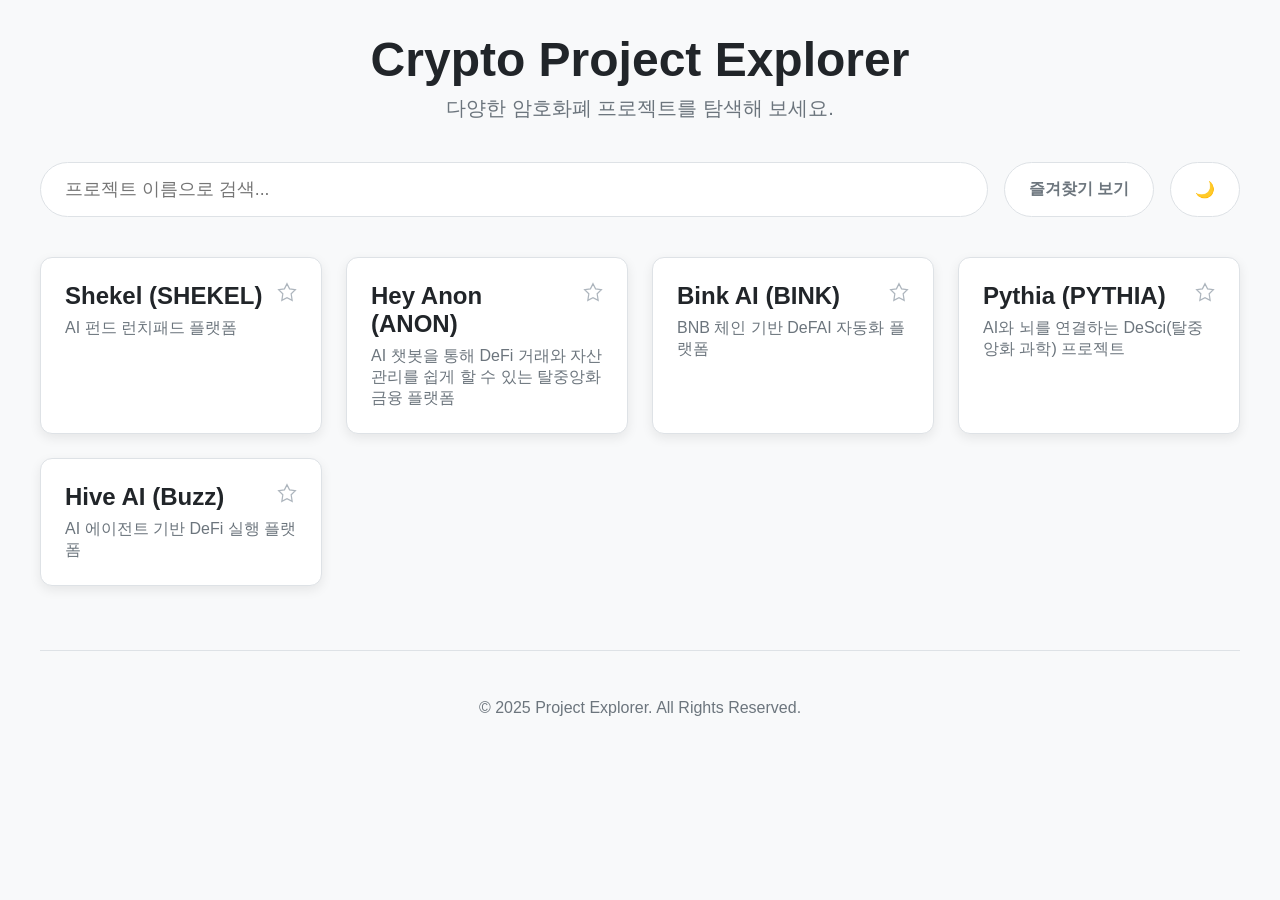
==== index.html @ 0c166bbe "Update index.html" ====
<!DOCTYPE html>
<html lang="ko">
<head>
    <meta charset="UTF-8">
    <meta name="viewport" content="width=device-width, initial-scale=1.0">
    <title>Crypto Project Explorer</title>
    <style>
        /* 기본 & 폰트 스타일 */
        :root {
            --bg-color: #f8f9fa;
            --card-bg: #ffffff;
            --text-color: #212529;
            --primary-color: #0d6efd;
            --secondary-color: #6c757d;
            --border-color: #dee2e6;
            --shadow-color: rgba(0, 0, 0, 0.08);
            --favorite-color: #ffc107;
        }
        body.dark-mode {
            --bg-color: #212529;
            --card-bg: #343a40;
            --text-color: #f8f9fa;
            --secondary-color: #adb5bd;
            --border-color: #495057;
            --shadow-color: rgba(0, 0, 0, 0.5);
        }
        body {
            font-family: -apple-system, BlinkMacSystemFont, "Segoe UI", Roboto, "Helvetica Neue", Arial, sans-serif;
            margin: 0;
            background-color: var(--bg-color);
            color: var(--text-color);
        }

        /* 레이아웃 */
        .container {
            max-width: 1200px;
            margin: 0 auto;
            padding: 2rem;
        }

        /* 헤더 */
        .header {
            text-align: center;
            margin-bottom: 2.5rem;
        }
        .header h1 {
            font-size: 3rem;
            font-weight: 700;
            margin: 0;
        }
        .header p {
            font-size: 1.25rem;
            color: var(--secondary-color);
            margin-top: 0.5rem;
        }

        /* 필터링 섹션 */
        .filter-section {
            display: flex;
            gap: 1rem;
            margin-bottom: 2.5rem;
        }
        #search-input {
            flex-grow: 1;
            padding: 1rem 1.5rem;
            font-size: 1.1rem;
            border: 1px solid var(--border-color);
            border-radius: 50px;
            box-sizing: border-box;
            transition: border-color 0.2s, box-shadow 0.2s;
        }
        #search-input:focus {
            outline: none;
            border-color: var(--primary-color);
            box-shadow: 0 0 0 4px rgba(13, 110, 253, 0.25);
        }
        #toggle-favorites {
            padding: 1rem 1.5rem;
            font-size: 1rem;
            font-weight: 600;
            background-color: var(--card-bg);
            color: var(--secondary-color);
            border: 1px solid var(--border-color);
            border-radius: 50px;
            cursor: pointer;
            white-space: nowrap;
            transition: background-color 0.2s, color 0.2s;
        }
        #toggle-favorites.active {
            background-color: var(--primary-color);
            color: white;
            border-color: var(--primary-color);
        }

        #dark-mode-toggle {
            padding: 1rem 1.5rem;
            font-size: 1rem;
            background-color: var(--card-bg);
            color: var(--secondary-color);
            border: 1px solid var(--border-color);
            border-radius: 50px;
            cursor: pointer;
            white-space: nowrap;
            transition: background-color 0.2s, color 0.2s;
        }
        #dark-mode-toggle.active {
            background-color: var(--primary-color);
            color: white;
            border-color: var(--primary-color);
        }

        /* 코인 그리드 */
        .coin-grid {
            display: grid;
            grid-template-columns: repeat(auto-fill, minmax(280px, 1fr));
            gap: 1.5rem;
        }
        .coin-grid .coin-link {
            text-decoration: none;
            color: inherit;
        }
        
        /* 코인 카드 */
        .coin-card {
            position: relative;
            background-color: var(--card-bg);
            border-radius: 12px;
            padding: 1.5rem;
            border: 1px solid var(--border-color);
            box-shadow: 0 4px 12px var(--shadow-color);
            transition: transform 0.2s ease-in-out, box-shadow 0.2s ease-in-out;
            height: 100%;
            box-sizing: border-box;
            display: flex;
            flex-direction: column;
        }
        .coin-card:hover {
            transform: translateY(-8px);
            box-shadow: 0 8px 24px var(--shadow-color);
        }
        .coin-card h2 {
            font-size: 1.5rem;
            margin-top: 0;
            margin-bottom: 0.5rem;
            padding-right: 30px;
        }
        .coin-card p {
            font-size: 1rem;
            color: var(--secondary-color);
            margin: 0;
            flex-grow: 1;
        }
        
        .bookmark-icon {
            position: absolute;
            top: 1.5rem;
            right: 1.5rem;
            cursor: pointer;
            width: 20px;
            height: 20px;
        }
        .bookmark-icon svg {
            width: 100%;
            height: 100%;
            stroke: #adb5bd;
            stroke-width: 1.5;
            fill: none;
            transition: fill 0.2s, stroke 0.2s;
        }
        .bookmark-icon:not(.favorited):hover svg {
            stroke: var(--secondary-color);
        }
        .bookmark-icon.favorited svg {
            fill: var(--favorite-color);
            stroke: var(--favorite-color);
        }

        /* 푸터 */
        .footer {
            text-align: center;
            margin-top: 4rem;
            padding-top: 2rem;
            border-top: 1px solid var(--border-color);
            color: var(--secondary-color);
        }
    </style>
</head>
<body>

    <div class="container">
        <header class="header">
            <h1>Crypto Project Explorer</h1>
            <p>다양한 암호화폐 프로젝트를 탐색해 보세요.</p>
        </header>

        <section class="filter-section">
            <input type="search" id="search-input" placeholder="프로젝트 이름으로 검색...">
            <button id="toggle-favorites">즐겨찾기 보기</button>
            <button id="dark-mode-toggle" aria-label="다크 모드 전환">🌙</button>
        </section>

        <main class="coin-grid" id="coin-grid">
            <!-- Shekel 코인 카드 -->
            <a href="data/shekel.html" class="coin-link" data-coin-id="shekel">
                <div class="coin-card">
                    <div class="bookmark-icon">
                        <svg viewBox="0 0 24 24"><path d="M12 2l3.09 6.26L22 9.27l-5 4.87L18.18 22 12 18.77 5.82 22 7 14.14 2 9.27l6.91-1.01L12 2z"></path></svg>
                    </div>
                    <h2>Shekel (SHEKEL)</h2>
                    <p>AI 펀드 런치패드 플랫폼</p>
                </div>
            </a>

            <!-- Anon 코인 카드 -->
            <a href="data/anon.html" class="coin-link" data-coin-id="anon">
                <div class="coin-card">
                    <div class="bookmark-icon">
                        <svg viewBox="0 0 24 24"><path d="M12 2l3.09 6.26L22 9.27l-5 4.87L18.18 22 12 18.77 5.82 22 7 14.14 2 9.27l6.91-1.01L12 2z"></path></svg>
                    </div>
                    <h2>Hey Anon (ANON)</h2>
                    <p>AI 챗봇을 통해 DeFi 거래와 자산 관리를 쉽게 할 수 있는 탈중앙화 금융 플랫폼</p>
                </div>
            </a>

            <!-- Bink AI 코인 카드 -->
            <a href="data/bink.html" class="coin-link" data-coin-id="bink">
                <div class="coin-card">
                    <div class="bookmark-icon">
                        <svg viewBox="0 0 24 24"><path d="M12 2l3.09 6.26L22 9.27l-5 4.87L18.18 22 12 18.77 5.82 22 7 14.14 2 9.27l6.91-1.01L12 2z"></path></svg>
                    </div>
                    <h2>Bink AI (BINK)</h2>
                    <p>BNB 체인 기반 DeFAI 자동화 플랫폼</p>
                </div>
            </a>

            <!-- [추가됨] Pythia 코인 카드 -->
            <a href="data/pythia.html" class="coin-link" data-coin-id="pythia">
                <div class="coin-card">
                    <div class="bookmark-icon">
                        <svg viewBox="0 0 24 24"><path d="M12 2l3.09 6.26L22 9.27l-5 4.87L18.18 22 12 18.77 5.82 22 7 14.14 2 9.27l6.91-1.01L12 2z"></path></svg>
                    </div>
                    <h2>Pythia (PYTHIA)</h2>
                    <p>AI와 뇌를 연결하는 DeSci(탈중앙화 과학) 프로젝트</p>
                </div>
            </a>

            <a href="data/buzz.html" class="coin-link" data-coin-id="buzz">
                <div class="coin-card">
                    <div class="bookmark-icon">
                        <svg viewBox="0 0 24 24"><path d="M12 2l3.09 6.26L22 9.27l-5 4.87L18.18 22 12 18.77 5.82 22 7 14.14 2 9.27l6.91-1.01L12 2z"></path></svg>
                    </div>
                    <h2>Hive AI (Buzz)</h2>
                    <p>AI 에이전트 기반 DeFi 실행 플랫폼</p>
                </div>
            </a>
        </main>

        <footer class="footer">
            <p>© 2025 Project Explorer. All Rights Reserved.</p>
        </footer>
    </div>

    <script>
        document.addEventListener('DOMContentLoaded', () => {
            const searchInput = document.getElementById('search-input');
            const toggleFavoritesBtn = document.getElementById('toggle-favorites');
            const darkModeToggle = document.getElementById('dark-mode-toggle');
            const coinGrid = document.getElementById('coin-grid');
            const FAVORITES_KEY = 'cryptoExplorerFavorites';
            const DARK_MODE_KEY = 'cryptoExplorerDarkMode';

            let favorites = getFavorites();
            let favoritesViewActive = false;
            let darkModeActive = false;

            // [중요] 새로운 카드가 추가되었으므로 coinLinks를 다시 조회해야 합니다.
            const coinLinks = Array.from(coinGrid.querySelectorAll('.coin-link'));

            function getFavorites() {
                const storedFavorites = localStorage.getItem(FAVORITES_KEY);
                return storedFavorites ? JSON.parse(storedFavorites) : [];
            }

            function saveFavorites() {
                localStorage.setItem(FAVORITES_KEY, JSON.stringify(favorites));
            }

            function loadDarkMode() {
                const stored = localStorage.getItem(DARK_MODE_KEY);
                darkModeActive = stored === 'true';
                document.body.classList.toggle('dark-mode', darkModeActive);
                darkModeToggle.classList.toggle('active', darkModeActive);
            }

            function saveDarkMode() {
                localStorage.setItem(DARK_MODE_KEY, darkModeActive);
            }

            function toggleFavorite(coinId) {
                const index = favorites.indexOf(coinId);
                if (index > -1) {
                    favorites.splice(index, 1);
                } else {
                    favorites.push(coinId);
                }
                saveFavorites();
                updateCardAppearance();
            }

            function updateCardAppearance() {
                coinLinks.forEach(link => {
                    const coinId = link.dataset.coinId;
                    const icon = link.querySelector('.bookmark-icon');
                    if (favorites.includes(coinId)) {
                        icon.classList.add('favorited');
                    } else {
                        icon.classList.remove('favorited');
                    }
                });
            }
            
            function filterCards() {
                const searchTerm = searchInput.value.toLowerCase();
                
                coinLinks.forEach(link => {
                    const coinId = link.dataset.coinId;
                    const cardText = link.textContent.toLowerCase();
                    
                    const isFavorite = favorites.includes(coinId);
                    const matchesSearch = cardText.includes(searchTerm);

                    let shouldShow = false;
                    if (favoritesViewActive) {
                        if (isFavorite && matchesSearch) {
                            shouldShow = true;
                        }
                    } else {
                        if (matchesSearch) {
                            shouldShow = true;
                        }
                    }

                    link.style.display = shouldShow ? 'block' : 'none';
                });
            }

            coinGrid.addEventListener('click', e => {
                const bookmarkIcon = e.target.closest('.bookmark-icon');
                if (bookmarkIcon) {
                    e.preventDefault();
                    const coinLink = bookmarkIcon.closest('.coin-link');
                    const coinId = coinLink.dataset.coinId;
                    toggleFavorite(coinId);
                }
            });

            searchInput.addEventListener('input', filterCards);

            darkModeToggle.addEventListener('click', () => {
                darkModeActive = !darkModeActive;
                document.body.classList.toggle('dark-mode', darkModeActive);
                darkModeToggle.classList.toggle('active', darkModeActive);
                saveDarkMode();
            });

            toggleFavoritesBtn.addEventListener('click', () => {
                favoritesViewActive = !favoritesViewActive;
                toggleFavoritesBtn.classList.toggle('active', favoritesViewActive);
                toggleFavoritesBtn.textContent = favoritesViewActive ? '모두 보기' : '즐겨찾기 보기';
                filterCards();
            });

            updateCardAppearance();
            loadDarkMode();
        });
    </script>

</body>
</html>
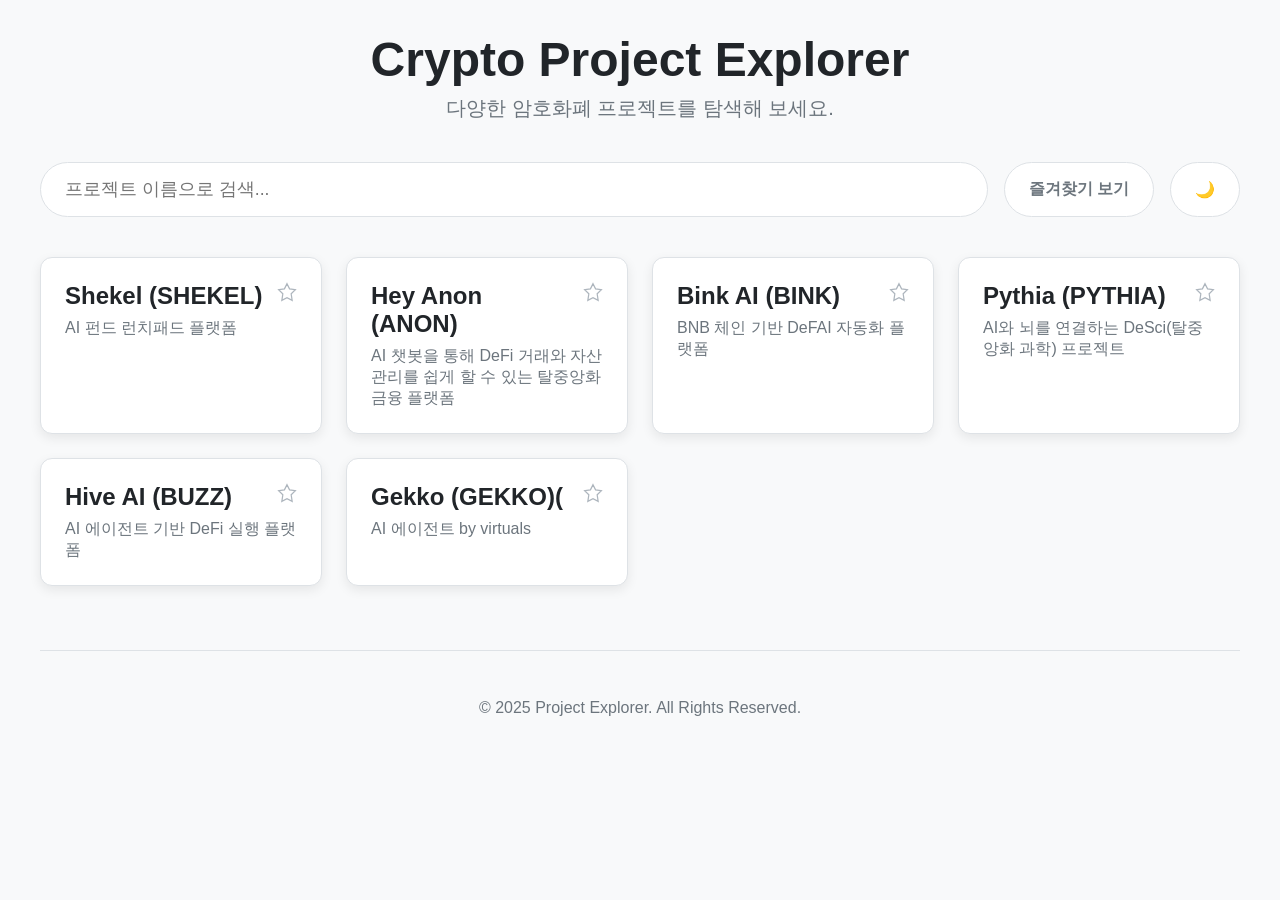
==== commit a203a2c0: "Update index.html" ====
--- a/index.html
+++ b/index.html
@@ -249,10 +249,21 @@
                     <div class="bookmark-icon">
                         <svg viewBox="0 0 24 24"><path d="M12 2l3.09 6.26L22 9.27l-5 4.87L18.18 22 12 18.77 5.82 22 7 14.14 2 9.27l6.91-1.01L12 2z"></path></svg>
                     </div>
-                    <h2>Hive AI (Buzz)</h2>
+                    <h2>Hive AI (BUZZ)</h2>
                     <p>AI 에이전트 기반 DeFi 실행 플랫폼</p>
                 </div>
-            </a>
+            </a>             
+            
+            <a href="data/gekko.html" class="coin-link" data-coin-id="gekko">
+                <div class="coin-card">
+                    <div class="bookmark-icon">
+                        <svg viewBox="0 0 24 24"><path d="M12 2l3.09 6.26L22 9.27l-5 4.87L18.18 22 12 18.77 5.82 22 7 14.14 2 9.27l6.91-1.01L12 2z"></path></svg>
+                    </div>
+                    <h2>Gekko (GEKKO)(</h2>
+                    <p>AI 에이전트 by virtuals</p>
+                </div>
+             </a>
+            
         </main>
 
         <footer class="footer">
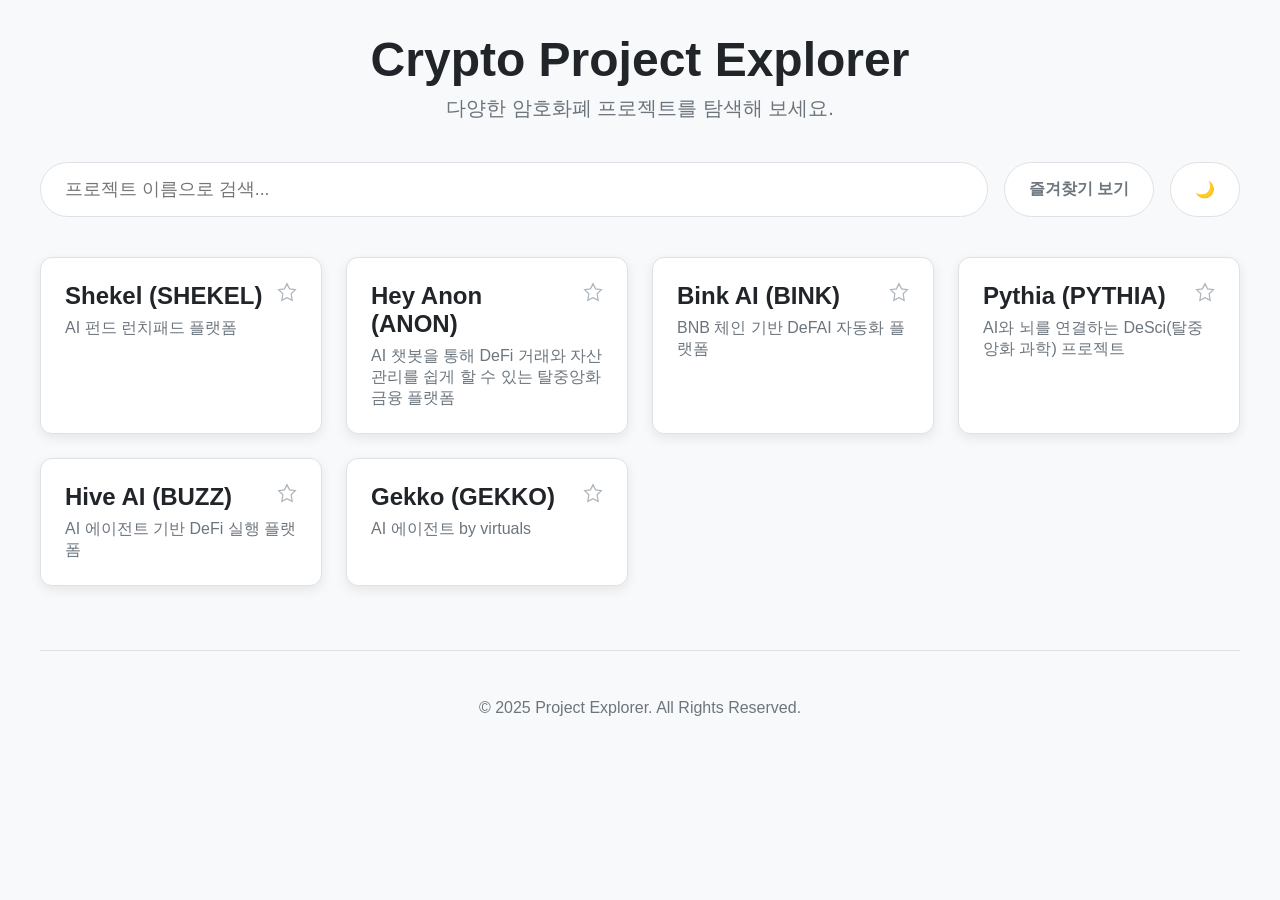
==== commit bc6e339b: "Update index.html" ====
--- a/index.html
+++ b/index.html
@@ -259,7 +259,7 @@
                     <div class="bookmark-icon">
                         <svg viewBox="0 0 24 24"><path d="M12 2l3.09 6.26L22 9.27l-5 4.87L18.18 22 12 18.77 5.82 22 7 14.14 2 9.27l6.91-1.01L12 2z"></path></svg>
                     </div>
-                    <h2>Gekko (GEKKO)(</h2>
+                    <h2>Gekko (GEKKO)</h2>
                     <p>AI 에이전트 by virtuals</p>
                 </div>
              </a>
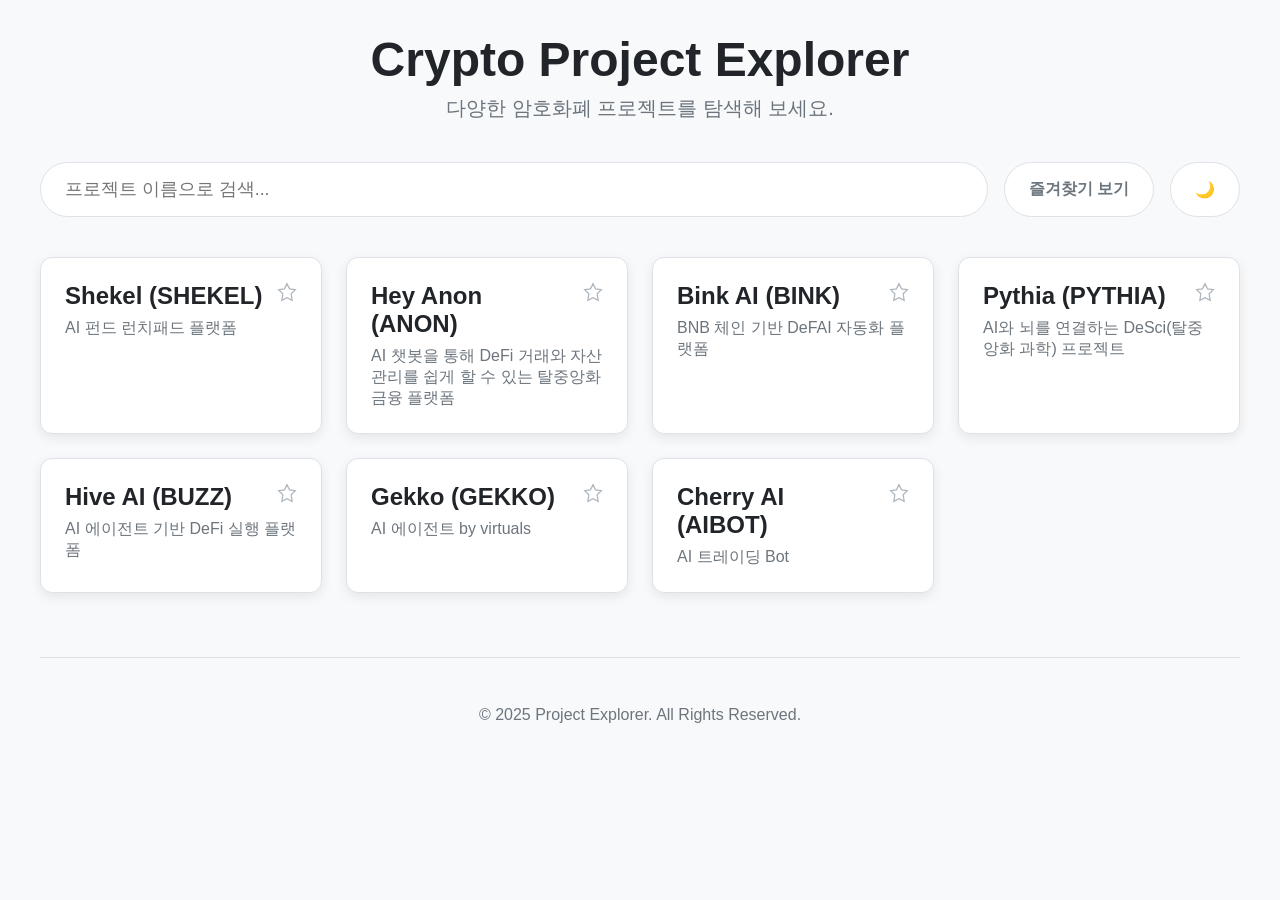
==== commit 9be3cb04: "Update index.html" ====
--- a/index.html
+++ b/index.html
@@ -263,6 +263,16 @@
                     <p>AI 에이전트 by virtuals</p>
                 </div>
              </a>
+
+             <a href="data/gekko.html" class="coin-link" data-coin-id="aibot">
+                <div class="coin-card">
+                    <div class="bookmark-icon">
+                        <svg viewBox="0 0 24 24"><path d="M12 2l3.09 6.26L22 9.27l-5 4.87L18.18 22 12 18.77 5.82 22 7 14.14 2 9.27l6.91-1.01L12 2z"></path></svg>
+                    </div>
+                    <h2>Cherry AI (AIBOT)</h2>
+                    <p>AI 트레이딩 Bot</p>
+                </div>
+              </a>
             
         </main>
 
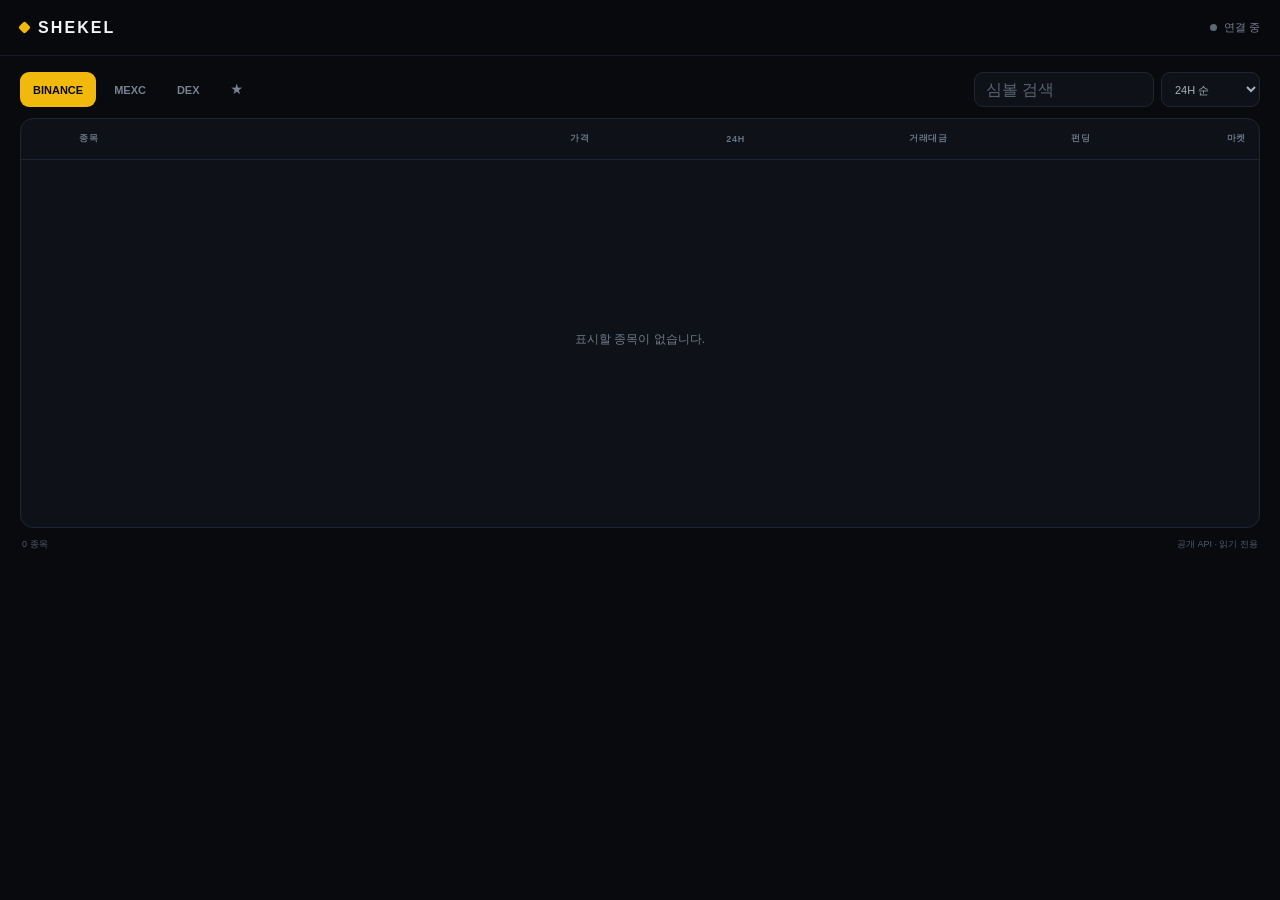
==== commit e660d815: "Rebuild SHEKEL as a live degen futures price board" ====
--- a/index.html
+++ b/index.html
@@ -1,400 +1,86 @@
-<!DOCTYPE html>
+<!doctype html>
 <html lang="ko">
 <head>
-    <meta charset="UTF-8">
-    <meta name="viewport" content="width=device-width, initial-scale=1.0">
-    <title>Crypto Project Explorer</title>
-    <style>
-        /* 기본 & 폰트 스타일 */
-        :root {
-            --bg-color: #f8f9fa;
-            --card-bg: #ffffff;
-            --text-color: #212529;
-            --primary-color: #0d6efd;
-            --secondary-color: #6c757d;
-            --border-color: #dee2e6;
-            --shadow-color: rgba(0, 0, 0, 0.08);
-            --favorite-color: #ffc107;
-        }
-        body.dark-mode {
-            --bg-color: #212529;
-            --card-bg: #343a40;
-            --text-color: #f8f9fa;
-            --secondary-color: #adb5bd;
-            --border-color: #495057;
-            --shadow-color: rgba(0, 0, 0, 0.5);
-        }
-        body {
-            font-family: -apple-system, BlinkMacSystemFont, "Segoe UI", Roboto, "Helvetica Neue", Arial, sans-serif;
-            margin: 0;
-            background-color: var(--bg-color);
-            color: var(--text-color);
-        }
-
-        /* 레이아웃 */
-        .container {
-            max-width: 1200px;
-            margin: 0 auto;
-            padding: 2rem;
-        }
-
-        /* 헤더 */
-        .header {
-            text-align: center;
-            margin-bottom: 2.5rem;
-        }
-        .header h1 {
-            font-size: 3rem;
-            font-weight: 700;
-            margin: 0;
-        }
-        .header p {
-            font-size: 1.25rem;
-            color: var(--secondary-color);
-            margin-top: 0.5rem;
-        }
-
-        /* 필터링 섹션 */
-        .filter-section {
-            display: flex;
-            gap: 1rem;
-            margin-bottom: 2.5rem;
-        }
-        #search-input {
-            flex-grow: 1;
-            padding: 1rem 1.5rem;
-            font-size: 1.1rem;
-            border: 1px solid var(--border-color);
-            border-radius: 50px;
-            box-sizing: border-box;
-            transition: border-color 0.2s, box-shadow 0.2s;
-        }
-        #search-input:focus {
-            outline: none;
-            border-color: var(--primary-color);
-            box-shadow: 0 0 0 4px rgba(13, 110, 253, 0.25);
-        }
-        #toggle-favorites {
-            padding: 1rem 1.5rem;
-            font-size: 1rem;
-            font-weight: 600;
-            background-color: var(--card-bg);
-            color: var(--secondary-color);
-            border: 1px solid var(--border-color);
-            border-radius: 50px;
-            cursor: pointer;
-            white-space: nowrap;
-            transition: background-color 0.2s, color 0.2s;
-        }
-        #toggle-favorites.active {
-            background-color: var(--primary-color);
-            color: white;
-            border-color: var(--primary-color);
-        }
-
-        #dark-mode-toggle {
-            padding: 1rem 1.5rem;
-            font-size: 1rem;
-            background-color: var(--card-bg);
-            color: var(--secondary-color);
-            border: 1px solid var(--border-color);
-            border-radius: 50px;
-            cursor: pointer;
-            white-space: nowrap;
-            transition: background-color 0.2s, color 0.2s;
-        }
-        #dark-mode-toggle.active {
-            background-color: var(--primary-color);
-            color: white;
-            border-color: var(--primary-color);
-        }
-
-        /* 코인 그리드 */
-        .coin-grid {
-            display: grid;
-            grid-template-columns: repeat(auto-fill, minmax(280px, 1fr));
-            gap: 1.5rem;
-        }
-        .coin-grid .coin-link {
-            text-decoration: none;
-            color: inherit;
-        }
-        
-        /* 코인 카드 */
-        .coin-card {
-            position: relative;
-            background-color: var(--card-bg);
-            border-radius: 12px;
-            padding: 1.5rem;
-            border: 1px solid var(--border-color);
-            box-shadow: 0 4px 12px var(--shadow-color);
-            transition: transform 0.2s ease-in-out, box-shadow 0.2s ease-in-out;
-            height: 100%;
-            box-sizing: border-box;
-            display: flex;
-            flex-direction: column;
-        }
-        .coin-card:hover {
-            transform: translateY(-8px);
-            box-shadow: 0 8px 24px var(--shadow-color);
-        }
-        .coin-card h2 {
-            font-size: 1.5rem;
-            margin-top: 0;
-            margin-bottom: 0.5rem;
-            padding-right: 30px;
-        }
-        .coin-card p {
-            font-size: 1rem;
-            color: var(--secondary-color);
-            margin: 0;
-            flex-grow: 1;
-        }
-        
-        .bookmark-icon {
-            position: absolute;
-            top: 1.5rem;
-            right: 1.5rem;
-            cursor: pointer;
-            width: 20px;
-            height: 20px;
-        }
-        .bookmark-icon svg {
-            width: 100%;
-            height: 100%;
-            stroke: #adb5bd;
-            stroke-width: 1.5;
-            fill: none;
-            transition: fill 0.2s, stroke 0.2s;
-        }
-        .bookmark-icon:not(.favorited):hover svg {
-            stroke: var(--secondary-color);
-        }
-        .bookmark-icon.favorited svg {
-            fill: var(--favorite-color);
-            stroke: var(--favorite-color);
-        }
-
-        /* 푸터 */
-        .footer {
-            text-align: center;
-            margin-top: 4rem;
-            padding-top: 2rem;
-            border-top: 1px solid var(--border-color);
-            color: var(--secondary-color);
-        }
-    </style>
+<meta charset="utf-8">
+<meta name="viewport" content="width=device-width,initial-scale=1,viewport-fit=cover">
+<meta name="theme-color" content="#080a0e">
+<title>SHEKEL</title>
+<style>
+:root{color-scheme:dark;--bg:#080a0e;--panel:#0e1218;--line:#202631;--text:#f2f4f7;--muted:#778191;--yellow:#f0b90b;--green:#19c784;--red:#ea3943}*{box-sizing:border-box}body{margin:0;background:var(--bg);color:var(--text);font-family:Inter,Pretendard,-apple-system,BlinkMacSystemFont,"Segoe UI",sans-serif;font-variant-numeric:tabular-nums}button,input,select{font:inherit}.top{position:sticky;top:0;z-index:10;height:56px;padding:0 20px;display:flex;align-items:center;justify-content:space-between;border-bottom:1px solid #171c24;background:rgba(8,10,14,.94);backdrop-filter:blur(14px)}.brand{display:flex;align-items:center;gap:9px;font-size:16px;font-weight:900;letter-spacing:.13em}.mark{width:9px;height:9px;background:var(--yellow);border-radius:2px;transform:rotate(45deg)}.status{display:flex;align-items:center;gap:7px;color:var(--muted);font-size:11px}.dot{width:7px;height:7px;border-radius:50%;background:#5e6877}.status.live .dot{background:var(--green);box-shadow:0 0 10px rgba(25,199,132,.5)}.status.partial .dot{background:var(--yellow)}main{width:min(1480px,100%);margin:auto;padding:16px 20px 28px}.controls{display:flex;align-items:center;justify-content:space-between;gap:12px;margin-bottom:11px}.tabs{display:flex;gap:5px;overflow:auto;scrollbar-width:none}.tabs::-webkit-scrollbar{display:none}.tab{height:35px;padding:0 13px;border:0;border-radius:9px;background:transparent;color:var(--muted);font-size:11px;font-weight:900;cursor:pointer}.tab:hover{background:var(--panel);color:var(--text)}.tab.on{background:var(--yellow);color:#090a0c}.tools{display:flex;gap:7px}.search,.sort{height:35px;border:1px solid var(--line);border-radius:9px;background:var(--panel);color:var(--text);outline:0}.search{width:180px;padding:0 11px}.search::placeholder{color:#596373}.sort{padding:0 9px;color:#aab1bc;font-size:11px}.board{overflow:hidden;min-height:410px;border:1px solid var(--line);border-radius:13px;background:var(--panel)}table{width:100%;border-collapse:collapse;table-layout:fixed}th{height:40px;padding:0 13px;border-bottom:1px solid var(--line);color:#687384;font-size:9px;letter-spacing:.08em;text-align:right}th:nth-child(-n+2){text-align:left}td{height:61px;padding:0 13px;border-bottom:1px solid #181d26;text-align:right;font-size:13px;white-space:nowrap}tbody tr:last-child td{border-bottom:0}.row{cursor:pointer}.row:hover,.row:focus{background:#131820;outline:0}.fav{width:30px;height:30px;border:0;border-radius:8px;background:transparent;color:#4e5866;font-size:17px;cursor:pointer}.fav:hover{background:#1a202a}.fav.on{color:var(--yellow)}.coin{text-align:left}.coin b{display:block;overflow:hidden;text-overflow:ellipsis}.coin small{display:block;margin-top:3px;color:#667181;font-size:9px}.price{font-weight:750}.up{color:var(--green);font-weight:800}.down{color:var(--red);font-weight:800}.dim{color:#667181}.badges{display:flex;justify-content:flex-end;gap:4px}.badge{height:19px;padding:0 5px;display:inline-flex;align-items:center;border:1px solid #303847;border-radius:5px;color:#8d97a6;font-size:7px;font-weight:900}.badge.bn{color:#ddb229;border-color:#5f4c16}.badge.mx{color:#6aa5f4;border-color:#284b79}.badge.dx{color:#aa8af7;border-color:#493878}.empty{display:none;min-height:360px;place-items:center;color:#707a89;font-size:12px}.empty.on{display:grid}.foot{display:flex;justify-content:space-between;padding:10px 2px;color:#515b69;font-size:9px}.shade{position:fixed;inset:0;z-index:40;visibility:hidden;display:flex;justify-content:flex-end;background:transparent;transition:.2s}.shade.on{visibility:visible;background:rgba(0,0,0,.6)}.drawer{width:min(760px,95vw);height:100dvh;overflow:auto;border-left:1px solid var(--line);background:#0a0d12;transform:translateX(100%);transition:.22s}.shade.on .drawer{transform:none}.dhead{position:sticky;top:0;z-index:2;min-height:66px;padding:12px 15px 12px 18px;display:flex;align-items:center;justify-content:space-between;border-bottom:1px solid var(--line);background:rgba(10,13,18,.95);backdrop-filter:blur(12px)}.dtitle b{font-size:18px}.dtitle small{display:block;margin-top:3px;color:#707b8b}.close{width:38px;height:38px;border:1px solid var(--line);border-radius:10px;background:var(--panel);color:#a8b0bc;font-size:20px;cursor:pointer}.metrics{display:grid;grid-template-columns:repeat(3,1fr);border-bottom:1px solid var(--line)}.metric{padding:13px 18px;border-right:1px solid #181d26}.metric:last-child{border:0}.metric small{color:#626d7d;font-size:9px;font-weight:800}.metric b{display:block;margin-top:6px;overflow:hidden;text-overflow:ellipsis}.chartbox{padding:12px}.chartmeta{height:28px;display:flex;justify-content:space-between;color:#697484;font-size:9px}.chart{width:100%;height:min(630px,calc(100dvh - 172px));min-height:430px;border:1px solid var(--line);border-radius:10px;background:#080a0e}body.lock{overflow:hidden}@media(max-width:820px){main{padding-inline:11px}.controls{align-items:stretch;flex-direction:column}.tools{width:100%}.search{flex:1;width:auto}.vol{display:none}}@media(max-width:620px){.top{height:53px;padding-inline:14px}main{padding-top:11px}th,td{padding-inline:8px}td{height:62px}.fund,.market{display:none}.coincol{width:42%!important}.pricecol{width:31%!important}.changecol{width:27%!important}.starcol{width:38px!important}.favcell{padding-left:4px!important}.drawer{width:100%}.metric{padding:11px}.metric b{font-size:13px}.chartbox{padding:7px}.chart{height:calc(100dvh - 163px);min-height:390px}}
+</style>
 </head>
 <body>
-
-    <div class="container">
-        <header class="header">
-            <h1>Crypto Project Explorer</h1>
-            <p>다양한 암호화폐 프로젝트를 탐색해 보세요.</p>
-        </header>
-
-        <section class="filter-section">
-            <input type="search" id="search-input" placeholder="프로젝트 이름으로 검색...">
-            <button id="toggle-favorites">즐겨찾기 보기</button>
-            <button id="dark-mode-toggle" aria-label="다크 모드 전환">🌙</button>
-        </section>
-
-        <main class="coin-grid" id="coin-grid">
-            <!-- Shekel 코인 카드 -->
-            <a href="data/shekel.html" class="coin-link" data-coin-id="shekel">
-                <div class="coin-card">
-                    <div class="bookmark-icon">
-                        <svg viewBox="0 0 24 24"><path d="M12 2l3.09 6.26L22 9.27l-5 4.87L18.18 22 12 18.77 5.82 22 7 14.14 2 9.27l6.91-1.01L12 2z"></path></svg>
-                    </div>
-                    <h2>Shekel (SHEKEL)</h2>
-                    <p>AI 펀드 런치패드 플랫폼</p>
-                </div>
-            </a>
-
-            <!-- Anon 코인 카드 -->
-            <a href="data/anon.html" class="coin-link" data-coin-id="anon">
-                <div class="coin-card">
-                    <div class="bookmark-icon">
-                        <svg viewBox="0 0 24 24"><path d="M12 2l3.09 6.26L22 9.27l-5 4.87L18.18 22 12 18.77 5.82 22 7 14.14 2 9.27l6.91-1.01L12 2z"></path></svg>
-                    </div>
-                    <h2>Hey Anon (ANON)</h2>
-                    <p>AI 챗봇을 통해 DeFi 거래와 자산 관리를 쉽게 할 수 있는 탈중앙화 금융 플랫폼</p>
-                </div>
-            </a>
-
-            <!-- Bink AI 코인 카드 -->
-            <a href="data/bink.html" class="coin-link" data-coin-id="bink">
-                <div class="coin-card">
-                    <div class="bookmark-icon">
-                        <svg viewBox="0 0 24 24"><path d="M12 2l3.09 6.26L22 9.27l-5 4.87L18.18 22 12 18.77 5.82 22 7 14.14 2 9.27l6.91-1.01L12 2z"></path></svg>
-                    </div>
-                    <h2>Bink AI (BINK)</h2>
-                    <p>BNB 체인 기반 DeFAI 자동화 플랫폼</p>
-                </div>
-            </a>
-
-            <!-- [추가됨] Pythia 코인 카드 -->
-            <a href="data/pythia.html" class="coin-link" data-coin-id="pythia">
-                <div class="coin-card">
-                    <div class="bookmark-icon">
-                        <svg viewBox="0 0 24 24"><path d="M12 2l3.09 6.26L22 9.27l-5 4.87L18.18 22 12 18.77 5.82 22 7 14.14 2 9.27l6.91-1.01L12 2z"></path></svg>
-                    </div>
-                    <h2>Pythia (PYTHIA)</h2>
-                    <p>AI와 뇌를 연결하는 DeSci(탈중앙화 과학) 프로젝트</p>
-                </div>
-            </a>
-
-            <a href="data/buzz.html" class="coin-link" data-coin-id="buzz">
-                <div class="coin-card">
-                    <div class="bookmark-icon">
-                        <svg viewBox="0 0 24 24"><path d="M12 2l3.09 6.26L22 9.27l-5 4.87L18.18 22 12 18.77 5.82 22 7 14.14 2 9.27l6.91-1.01L12 2z"></path></svg>
-                    </div>
-                    <h2>Hive AI (BUZZ)</h2>
-                    <p>AI 에이전트 기반 DeFi 실행 플랫폼</p>
-                </div>
-            </a>             
-            
-            <a href="data/gekko.html" class="coin-link" data-coin-id="gekko">
-                <div class="coin-card">
-                    <div class="bookmark-icon">
-                        <svg viewBox="0 0 24 24"><path d="M12 2l3.09 6.26L22 9.27l-5 4.87L18.18 22 12 18.77 5.82 22 7 14.14 2 9.27l6.91-1.01L12 2z"></path></svg>
-                    </div>
-                    <h2>Gekko (GEKKO)</h2>
-                    <p>AI 에이전트 by virtuals</p>
-                </div>
-             </a>
-
-             <a href="data/gekko.html" class="coin-link" data-coin-id="aibot">
-                <div class="coin-card">
-                    <div class="bookmark-icon">
-                        <svg viewBox="0 0 24 24"><path d="M12 2l3.09 6.26L22 9.27l-5 4.87L18.18 22 12 18.77 5.82 22 7 14.14 2 9.27l6.91-1.01L12 2z"></path></svg>
-                    </div>
-                    <h2>Cherry AI (AIBOT)</h2>
-                    <p>AI 트레이딩 Bot</p>
-                </div>
-              </a>
-            
-        </main>
-
-        <footer class="footer">
-            <p>© 2025 Project Explorer. All Rights Reserved.</p>
-        </footer>
-    </div>
-
-    <script>
-        document.addEventListener('DOMContentLoaded', () => {
-            const searchInput = document.getElementById('search-input');
-            const toggleFavoritesBtn = document.getElementById('toggle-favorites');
-            const darkModeToggle = document.getElementById('dark-mode-toggle');
-            const coinGrid = document.getElementById('coin-grid');
-            const FAVORITES_KEY = 'cryptoExplorerFavorites';
-            const DARK_MODE_KEY = 'cryptoExplorerDarkMode';
-
-            let favorites = getFavorites();
-            let favoritesViewActive = false;
-            let darkModeActive = false;
-
-            // [중요] 새로운 카드가 추가되었으므로 coinLinks를 다시 조회해야 합니다.
-            const coinLinks = Array.from(coinGrid.querySelectorAll('.coin-link'));
-
-            function getFavorites() {
-                const storedFavorites = localStorage.getItem(FAVORITES_KEY);
-                return storedFavorites ? JSON.parse(storedFavorites) : [];
-            }
-
-            function saveFavorites() {
-                localStorage.setItem(FAVORITES_KEY, JSON.stringify(favorites));
-            }
-
-            function loadDarkMode() {
-                const stored = localStorage.getItem(DARK_MODE_KEY);
-                darkModeActive = stored === 'true';
-                document.body.classList.toggle('dark-mode', darkModeActive);
-                darkModeToggle.classList.toggle('active', darkModeActive);
-            }
-
-            function saveDarkMode() {
-                localStorage.setItem(DARK_MODE_KEY, darkModeActive);
-            }
-
-            function toggleFavorite(coinId) {
-                const index = favorites.indexOf(coinId);
-                if (index > -1) {
-                    favorites.splice(index, 1);
-                } else {
-                    favorites.push(coinId);
-                }
-                saveFavorites();
-                updateCardAppearance();
-            }
-
-            function updateCardAppearance() {
-                coinLinks.forEach(link => {
-                    const coinId = link.dataset.coinId;
-                    const icon = link.querySelector('.bookmark-icon');
-                    if (favorites.includes(coinId)) {
-                        icon.classList.add('favorited');
-                    } else {
-                        icon.classList.remove('favorited');
-                    }
-                });
-            }
-            
-            function filterCards() {
-                const searchTerm = searchInput.value.toLowerCase();
-                
-                coinLinks.forEach(link => {
-                    const coinId = link.dataset.coinId;
-                    const cardText = link.textContent.toLowerCase();
-                    
-                    const isFavorite = favorites.includes(coinId);
-                    const matchesSearch = cardText.includes(searchTerm);
-
-                    let shouldShow = false;
-                    if (favoritesViewActive) {
-                        if (isFavorite && matchesSearch) {
-                            shouldShow = true;
-                        }
-                    } else {
-                        if (matchesSearch) {
-                            shouldShow = true;
-                        }
-                    }
-
-                    link.style.display = shouldShow ? 'block' : 'none';
-                });
-            }
-
-            coinGrid.addEventListener('click', e => {
-                const bookmarkIcon = e.target.closest('.bookmark-icon');
-                if (bookmarkIcon) {
-                    e.preventDefault();
-                    const coinLink = bookmarkIcon.closest('.coin-link');
-                    const coinId = coinLink.dataset.coinId;
-                    toggleFavorite(coinId);
-                }
-            });
-
-            searchInput.addEventListener('input', filterCards);
-
-            darkModeToggle.addEventListener('click', () => {
-                darkModeActive = !darkModeActive;
-                document.body.classList.toggle('dark-mode', darkModeActive);
-                darkModeToggle.classList.toggle('active', darkModeActive);
-                saveDarkMode();
-            });
-
-            toggleFavoritesBtn.addEventListener('click', () => {
-                favoritesViewActive = !favoritesViewActive;
-                toggleFavoritesBtn.classList.toggle('active', favoritesViewActive);
-                toggleFavoritesBtn.textContent = favoritesViewActive ? '모두 보기' : '즐겨찾기 보기';
-                filterCards();
-            });
-
-            updateCardAppearance();
-            loadDarkMode();
-        });
-    </script>
-
+<header class="top"><div class="brand"><span class="mark"></span>SHEKEL</div><div class="status" id="status"><span class="dot"></span><span id="statusText">연결 중</span></div></header>
+<main>
+  <div class="controls">
+    <nav class="tabs" id="tabs"><button class="tab on" data-tab="binance">BINANCE</button><button class="tab" data-tab="mexc">MEXC</button><button class="tab" data-tab="dex">DEX</button><button class="tab" data-tab="favorites">★</button></nav>
+    <div class="tools"><input class="search" id="search" type="search" placeholder="심볼 검색"><select class="sort" id="sort"><option value="change">24H 순</option><option value="volume">거래대금 순</option><option value="symbol">이름 순</option></select></div>
+  </div>
+  <section class="board">
+    <table>
+      <colgroup><col class="starcol" style="width:45px"><col class="coincol" style="width:27%"><col class="pricecol" style="width:18%"><col class="changecol" style="width:13%"><col style="width:17%"><col style="width:12%"><col style="width:13%"></colgroup>
+      <thead><tr><th></th><th>종목</th><th>가격</th><th>24H</th><th class="vol">거래대금</th><th class="fund">펀딩</th><th class="market">마켓</th></tr></thead>
+      <tbody id="rows"><tr><td colspan="7" class="dim" style="text-align:center">시장 데이터 연결 중…</td></tr></tbody>
+    </table>
+    <div class="empty" id="empty">표시할 종목이 없습니다.</div>
+  </section>
+  <div class="foot"><span id="count">0 종목</span><span>공개 API · 읽기 전용</span></div>
+</main>
+<div class="shade" id="shade" aria-hidden="true"><aside class="drawer" role="dialog" aria-modal="true">
+  <header class="dhead"><div class="dtitle"><b id="dSymbol"></b><small id="dName"></small></div><button class="close" id="close" aria-label="닫기">×</button></header>
+  <div class="metrics"><div class="metric"><small>현재가</small><b id="dPrice">—</b></div><div class="metric"><small>24H</small><b id="dChange">—</b></div><div class="metric"><small>펀딩</small><b id="dFunding">—</b></div></div>
+  <div class="chartbox"><div class="chartmeta"><span id="chartSource">임베드 차트</span><span id="chartMarket"></span></div><iframe class="chart" id="chart" title="실시간 차트" loading="lazy" allowfullscreen></iframe></div>
+</aside></div>
+<script>
+'use strict';
+const C=[
+['virtual','VIRTUAL','Virtuals Protocol','Base',['VIRTUALUSDT'],['VIRTUAL_USDT']],
+['aixbt','AIXBT','aixbt','Base',['AIXBTUSDT'],['AIXBT_USDT']],
+['fartcoin','FARTCOIN','Fartcoin','Solana',['FARTCOINUSDT'],['FARTCOIN_USDT']],
+['cookie','COOKIE','Cookie DAO','BNB',['COOKIEUSDT'],['COOKIE_USDT']],
+['degen','DEGEN','Degen','Base',['DEGENUSDT'],['DEGEN_USDT']],
+['popcat','POPCAT','Popcat','Solana',['POPCATUSDT'],['POPCAT_USDT']],
+['moodeng','MOODENG','Moo Deng','Solana',['MOODENGUSDT'],['MOODENG_USDT']],
+['goat','GOAT','Goatseus Maximus','Solana',['GOATUSDT'],['GOAT_USDT']],
+['turbo','TURBO','Turbo','Ethereum',['TURBOUSDT'],['TURBO_USDT']],
+['act','ACT','Act I','Solana',['ACTUSDT'],['ACT_USDT']],
+['pnut','PNUT','Peanut the Squirrel','Solana',['PNUTUSDT'],['PNUT_USDT']],
+['bome','BOME','Book of Meme','Solana',['BOMEUSDT'],['BOME_USDT']],
+['bananas31','BANANAS31','Banana For Scale','BNB',['BANANAS31USDT'],['BANANAS31_USDT']],
+['cheems','CHEEMS','Cheems','BNB',['1000CHEEMSUSDT','CHEEMSUSDT'],['CHEEMS_USDT','1000CHEEMS_USDT']],
+['tst','TST','Test','BNB',['TSTUSDT'],['TST_USDT']],
+['mubarak','MUBARAK','Mubarak','BNB',['MUBARAKUSDT'],['MUBARAK_USDT']],
+['tut','TUT','Tutorial','BNB',['TUTUSDT'],['TUT_USDT']],
+['broccoli','BROCCOLI','Broccoli 714','BNB',['BROCCOLI714USDT'],['BROCCOLI714_USDT']],
+['zerebro','ZEREBRO','Zerebro','Solana',['ZEREBROUSDT'],['ZEREBRO_USDT']],
+['griffain','GRIFFAIN','Griffain','Solana',['GRIFFAINUSDT'],['GRIFFAIN_USDT']],
+['swarms','SWARMS','Swarms','Solana',['SWARMSUSDT'],['SWARMS_USDT']],
+['arc','ARC','AI Rig Complex','Solana',['ARCUSDT'],['ARC_USDT']],
+['shekel','SHEKEL','Rabbi Schlomo','Base',[],['SHEKEL_USDT'],'https://www.geckoterminal.com/ko/base/pools/0x8059f190d74c69363670fe2bf80fa8d1aefb5863?embed=1&info=0&swaps=0&grayscale=0&light_chart=0'],
+['anon','ANON','Hey Anon','Ethereum',['ANONUSDT'],['ANON_USDT'],'https://www.geckoterminal.com/ko/eth/pools/0x848a5564158d84b8a8fb68ab5d004faba1efda88?embed=1&info=0&swaps=0&grayscale=0&light_chart=0'],
+['bink','BINK','Bink AI','BNB',['BINKUSDT'],['BINK_USDT'],'https://www.geckoterminal.com/ko/bsc/pools/0x190a7e22d94a19b9131effc2e9399bc9822ee71a?embed=1&info=0&swaps=0&grayscale=0&light_chart=0'],
+['buzz','BUZZ','Hive AI','Solana',['BUZZUSDT'],['BUZZ_USDT'],'https://www.geckoterminal.com/ko/solana/pools/EbXWiQ5XWJmKwQ9Vohov9VDN3oUjRKVVEpNdNJAV3rNL?embed=1&info=0&swaps=0&grayscale=0&light_chart=0'],
+['gekko','GEKKO','Gekko','Base',['GEKKOUSDT'],['GEKKO_USDT'],'https://www.geckoterminal.com/ko/base/pools/0xbac22d18a3e7ccb367f77c80f2b49d8a358efded?embed=1&info=0&swaps=0&grayscale=0&light_chart=0'],
+['pythia','PYTHIA','Pythia','Solana',['PYTHIAUSDT'],['PYTHIA_USDT'],'https://www.geckoterminal.com/ko/solana/pools/6tb1aU9pSSQJ9U74VJ6hUjUqW6s2z6BkxHNjnMpAR42L?embed=1&info=0&swaps=0&grayscale=0&light_chart=0'],
+['aibot','AIBOT','Cherry AI','Base',['AIBOTUSDT'],['AIBOT_USDT'],'https://www.geckoterminal.com/ko/base/pools/0x86c2f4442e81779be821139dd8ed3b28479077b5?embed=1&info=0&swaps=0&grayscale=0&light_chart=0']
+].map(x=>({id:x[0],symbol:x[1],name:x[2],chain:x[3],bn:x[4],mx:x[5],chart:x[6]}));
+const BN=new Set(C.flatMap(x=>x.bn)),S={tab:'binance',q:'',sort:'change',fav:new Set(JSON.parse(localStorage.getItem('shekel-fav')||'[]')),bn:new Map,mx:new Map,fund:new Map,bl:false,ml:false,last:null,socket:null};
+const $=id=>document.getElementById(id),E={tabs:$('tabs'),search:$('search'),sort:$('sort'),rows:$('rows'),empty:$('empty'),count:$('count'),status:$('status'),statusText:$('statusText'),shade:$('shade'),close:$('close'),dSymbol:$('dSymbol'),dName:$('dName'),dPrice:$('dPrice'),dChange:$('dChange'),dFunding:$('dFunding'),chart:$('chart'),chartSource:$('chartSource'),chartMarket:$('chartMarket')};
+const get=(map,a)=>{for(const k of a||[])if(map.has(k))return map.get(k);return null},bn=c=>{const m=get(S.bn,c.bn);return m&&{...m,funding:S.fund.get(m.symbol)??null}},mx=c=>get(S.mx,c.mx),market=c=>S.tab==='mexc'?(mx(c)||bn(c)):(bn(c)||mx(c));
+const price=n=>{n=+n;if(!isFinite(n)||n<=0)return'—';let d=n>=1?4:n>=.01?6:n>=.0001?8:10;return'$'+n.toLocaleString('en-US',{minimumFractionDigits:n>=1?2:d-2,maximumFractionDigits:d})},pct=(n,d=2)=>isFinite(+n)?`${+n>0?'+':''}${(+n).toFixed(d)}%`:'—',volume=n=>!isFinite(+n)||+n<=0?'—':+n>=1e9?'$'+(+n/1e9).toFixed(2)+'B':+n>=1e6?'$'+(+n/1e6).toFixed(1)+'M':+n>=1e3?'$'+(+n/1e3).toFixed(1)+'K':'$'+(+n).toFixed(0),fund=n=>isFinite(+n)?pct(+n*100,Math.abs(+n*100)<.01?4:3):'—',cc=n=>+n>0?'up':+n<0?'down':'',esc=s=>String(s).replace(/[&<>"']/g,c=>({'&':'&amp;','<':'&lt;','>':'&gt;','"':'&quot;',"'":'&#39;'}[c]));
+function badges(c){return`${bn(c)?'<i class="badge bn">BINANCE</i>':''}${mx(c)?'<i class="badge mx">MEXC</i>':''}${c.chart?'<i class="badge dx">DEX</i>':''}`}
+function list(){let a=C.filter(c=>{let q=`${c.symbol} ${c.name} ${c.chain}`.toLowerCase();if(S.q&&!q.includes(S.q))return false;if(S.tab==='binance')return!!bn(c);if(S.tab==='mexc')return!!mx(c);if(S.tab==='dex')return!!c.chart;if(S.tab==='favorites')return S.fav.has(c.id)&&!!(market(c)||c.chart);return true});return a.sort((a,b)=>S.sort==='symbol'?a.symbol.localeCompare(b.symbol):S.sort==='volume'?(market(b)?.volume||0)-(market(a)?.volume||0):(market(b)?.change??-1e9)-(market(a)?.change??-1e9))}
+function render(){const a=list();E.count.textContent=`${a.length} 종목`;E.empty.classList.toggle('on',!a.length);E.rows.innerHTML=a.map(c=>{let m=market(c),ch=m?.change;return`<tr class="row" tabindex="0" data-id="${c.id}"><td class="favcell"><button class="fav ${S.fav.has(c.id)?'on':''}" data-fav="${c.id}" aria-label="즐겨찾기">★</button></td><td class="coin"><b>${esc(c.symbol)}</b><small>${esc(c.chain)}</small></td><td class="price ${m?'':'dim'}">${price(m?.price)}</td><td class="${cc(ch)}">${pct(ch)}</td><td class="vol ${m?'':'dim'}">${volume(m?.volume)}</td><td class="fund ${m?.funding==null?'dim':''}">${fund(m?.funding)}</td><td class="market"><span class="badges">${badges(c)}</span></td></tr>`}).join('');status()}
+function status(){E.status.className='status '+(S.bl&&S.ml?'live':S.bl||S.ml?'partial':'');E.statusText.textContent=S.bl&&S.ml?`LIVE · ${S.last?.toLocaleTimeString('ko-KR',{hour:'2-digit',minute:'2-digit',second:'2-digit'})||''}`:S.bl||S.ml?'부분 연결':'연결 중'}
+async function json(urls,t=5000){let e;for(const u of urls){let c=new AbortController,timer=setTimeout(()=>c.abort(),t);try{let r=await fetch(u,{cache:'no-store',signal:c.signal});if(!r.ok)throw Error(r.status);return await r.json()}catch(x){e=x}finally{clearTimeout(timer)}}throw e}
+async function loadBN(){try{let[t,p]=await Promise.all([json(['https://fapi.binance.com/fapi/v1/ticker/24hr','https://fapi1.binance.com/fapi/v1/ticker/24hr']),json(['https://fapi.binance.com/fapi/v1/premiumIndex','https://fapi1.binance.com/fapi/v1/premiumIndex'])]);for(const x of t)if(BN.has(x.symbol))S.bn.set(x.symbol,{venue:'BINANCE',symbol:x.symbol,price:+x.lastPrice,change:+x.priceChangePercent,volume:+x.quoteVolume});for(const x of p)if(BN.has(x.symbol))S.fund.set(x.symbol,+x.lastFundingRate);S.bl=S.bn.size>0;S.last=new Date()}catch(e){console.warn(e)}render()}
+async function loadMX(){try{let r=await json(['https://contract.mexc.com/api/v1/contract/ticker']),a=Array.isArray(r?.data)?r.data:[];S.mx.clear();for(const x of a){let z=+x.riseFallRate;S.mx.set(x.symbol,{venue:'MEXC',symbol:x.symbol,price:+x.lastPrice,change:isFinite(z)?(Math.abs(z)<=2?z*100:z):null,volume:+(x.amount24||0),funding:isFinite(+x.fundingRate)?+x.fundingRate:null})}S.ml=S.mx.size>0;S.last=new Date()}catch(e){console.warn(e)}render()}
+function socket(){try{S.socket?.close();let w=new WebSocket('wss://fstream.binance.com/ws/!ticker@arr');S.socket=w;w.onmessage=e=>{let a;try{a=JSON.parse(e.data)}catch{return}for(const x of a)if(BN.has(x.s))S.bn.set(x.s,{venue:'BINANCE',symbol:x.s,price:+x.c,change:+x.P,volume:+x.q});S.bl=S.bn.size>0;S.last=new Date();render()};w.onclose=()=>setTimeout(socket,5000);w.onerror=()=>w.close()}catch(e){setTimeout(socket,5000)}}
+function tv(c,m){let sym=(m?.symbol||c.bn[0]||c.mx[0]||c.symbol+'USDT').replace('_',''),ex=m?.venue==='MEXC'&&!c.bn.length?'MEXC':'BINANCE';return'https://s.tradingview.com/widgetembed/?'+new URLSearchParams({symbol:`${ex}:${sym}.P`,interval:'15',theme:'dark',style:'1',locale:'kr',allow_symbol_change:'0',hideideas:'1'})}
+function open(c){let m=market(c),ch=m?.change;E.dSymbol.innerHTML=esc(c.symbol)+' <span class="badges">'+badges(c)+'</span>';E.dName.textContent=`${c.name} · ${c.chain}`;E.dPrice.textContent=price(m?.price);E.dChange.textContent=pct(ch);E.dChange.className=cc(ch);E.dFunding.textContent=fund(m?.funding);E.chart.src=c.chart||tv(c,m);E.chartSource.textContent=c.chart?'GeckoTerminal':'TradingView';E.chartMarket.textContent=m?.venue||'DEX';E.shade.classList.add('on');E.shade.setAttribute('aria-hidden','false');document.body.classList.add('lock')}
+function close(){E.shade.classList.remove('on');E.shade.setAttribute('aria-hidden','true');E.chart.src='about:blank';document.body.classList.remove('lock')}
+E.tabs.onclick=e=>{let b=e.target.closest('[data-tab]');if(!b)return;S.tab=b.dataset.tab;document.querySelectorAll('.tab').forEach(x=>x.classList.toggle('on',x===b));render()};E.search.oninput=e=>{S.q=e.target.value.trim().toLowerCase();render()};E.sort.onchange=e=>{S.sort=e.target.value;render()};E.rows.onclick=e=>{let f=e.target.closest('[data-fav]');if(f){e.stopPropagation();S.fav.has(f.dataset.fav)?S.fav.delete(f.dataset.fav):S.fav.add(f.dataset.fav);localStorage.setItem('shekel-fav',JSON.stringify([...S.fav]));return render()}let r=e.target.closest('[data-id]');if(r)open(C.find(c=>c.id===r.dataset.id))};E.rows.onkeydown=e=>{if((e.key==='Enter'||e.key===' ')&&!e.target.closest('button')){e.preventDefault();let r=e.target.closest('[data-id]');if(r)open(C.find(c=>c.id===r.dataset.id))}};E.close.onclick=close;E.shade.onclick=e=>{if(e.target===E.shade)close()};onkeydown=e=>{if(e.key==='Escape')close()};
+render();loadBN();loadMX();socket();setInterval(loadMX,10000);setInterval(loadBN,60000);
+</script>
 </body>
 </html>
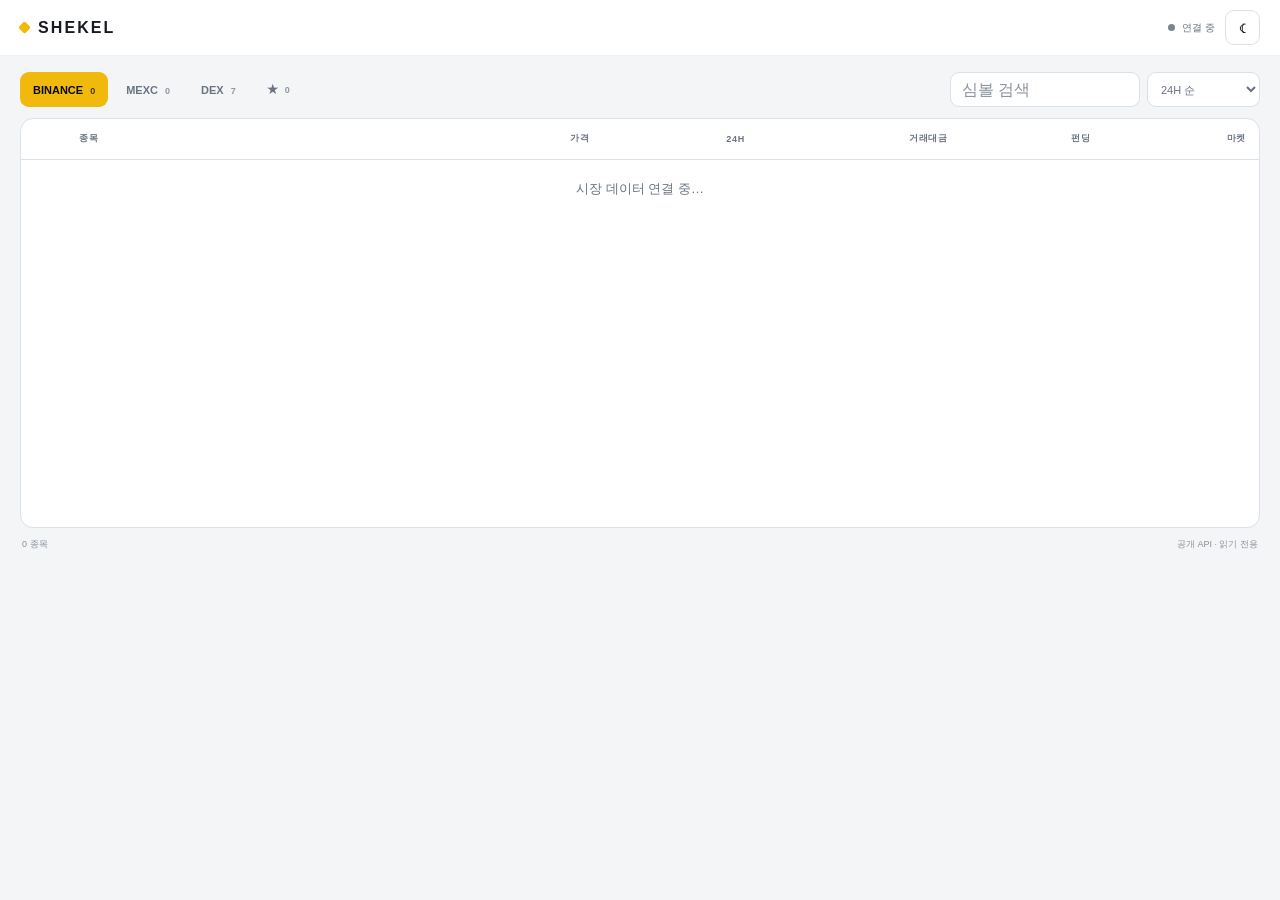
==== commit f1b74e81: "Restore GeckoTerminal charts, expand markets, and add light mode" ====
--- a/index.html
+++ b/index.html
@@ -1,86 +1,55 @@
 <!doctype html>
-<html lang="ko">
+<html lang="ko" data-theme="dark">
 <head>
 <meta charset="utf-8">
 <meta name="viewport" content="width=device-width,initial-scale=1,viewport-fit=cover">
 <meta name="theme-color" content="#080a0e">
 <title>SHEKEL</title>
-<style>
-:root{color-scheme:dark;--bg:#080a0e;--panel:#0e1218;--line:#202631;--text:#f2f4f7;--muted:#778191;--yellow:#f0b90b;--green:#19c784;--red:#ea3943}*{box-sizing:border-box}body{margin:0;background:var(--bg);color:var(--text);font-family:Inter,Pretendard,-apple-system,BlinkMacSystemFont,"Segoe UI",sans-serif;font-variant-numeric:tabular-nums}button,input,select{font:inherit}.top{position:sticky;top:0;z-index:10;height:56px;padding:0 20px;display:flex;align-items:center;justify-content:space-between;border-bottom:1px solid #171c24;background:rgba(8,10,14,.94);backdrop-filter:blur(14px)}.brand{display:flex;align-items:center;gap:9px;font-size:16px;font-weight:900;letter-spacing:.13em}.mark{width:9px;height:9px;background:var(--yellow);border-radius:2px;transform:rotate(45deg)}.status{display:flex;align-items:center;gap:7px;color:var(--muted);font-size:11px}.dot{width:7px;height:7px;border-radius:50%;background:#5e6877}.status.live .dot{background:var(--green);box-shadow:0 0 10px rgba(25,199,132,.5)}.status.partial .dot{background:var(--yellow)}main{width:min(1480px,100%);margin:auto;padding:16px 20px 28px}.controls{display:flex;align-items:center;justify-content:space-between;gap:12px;margin-bottom:11px}.tabs{display:flex;gap:5px;overflow:auto;scrollbar-width:none}.tabs::-webkit-scrollbar{display:none}.tab{height:35px;padding:0 13px;border:0;border-radius:9px;background:transparent;color:var(--muted);font-size:11px;font-weight:900;cursor:pointer}.tab:hover{background:var(--panel);color:var(--text)}.tab.on{background:var(--yellow);color:#090a0c}.tools{display:flex;gap:7px}.search,.sort{height:35px;border:1px solid var(--line);border-radius:9px;background:var(--panel);color:var(--text);outline:0}.search{width:180px;padding:0 11px}.search::placeholder{color:#596373}.sort{padding:0 9px;color:#aab1bc;font-size:11px}.board{overflow:hidden;min-height:410px;border:1px solid var(--line);border-radius:13px;background:var(--panel)}table{width:100%;border-collapse:collapse;table-layout:fixed}th{height:40px;padding:0 13px;border-bottom:1px solid var(--line);color:#687384;font-size:9px;letter-spacing:.08em;text-align:right}th:nth-child(-n+2){text-align:left}td{height:61px;padding:0 13px;border-bottom:1px solid #181d26;text-align:right;font-size:13px;white-space:nowrap}tbody tr:last-child td{border-bottom:0}.row{cursor:pointer}.row:hover,.row:focus{background:#131820;outline:0}.fav{width:30px;height:30px;border:0;border-radius:8px;background:transparent;color:#4e5866;font-size:17px;cursor:pointer}.fav:hover{background:#1a202a}.fav.on{color:var(--yellow)}.coin{text-align:left}.coin b{display:block;overflow:hidden;text-overflow:ellipsis}.coin small{display:block;margin-top:3px;color:#667181;font-size:9px}.price{font-weight:750}.up{color:var(--green);font-weight:800}.down{color:var(--red);font-weight:800}.dim{color:#667181}.badges{display:flex;justify-content:flex-end;gap:4px}.badge{height:19px;padding:0 5px;display:inline-flex;align-items:center;border:1px solid #303847;border-radius:5px;color:#8d97a6;font-size:7px;font-weight:900}.badge.bn{color:#ddb229;border-color:#5f4c16}.badge.mx{color:#6aa5f4;border-color:#284b79}.badge.dx{color:#aa8af7;border-color:#493878}.empty{display:none;min-height:360px;place-items:center;color:#707a89;font-size:12px}.empty.on{display:grid}.foot{display:flex;justify-content:space-between;padding:10px 2px;color:#515b69;font-size:9px}.shade{position:fixed;inset:0;z-index:40;visibility:hidden;display:flex;justify-content:flex-end;background:transparent;transition:.2s}.shade.on{visibility:visible;background:rgba(0,0,0,.6)}.drawer{width:min(760px,95vw);height:100dvh;overflow:auto;border-left:1px solid var(--line);background:#0a0d12;transform:translateX(100%);transition:.22s}.shade.on .drawer{transform:none}.dhead{position:sticky;top:0;z-index:2;min-height:66px;padding:12px 15px 12px 18px;display:flex;align-items:center;justify-content:space-between;border-bottom:1px solid var(--line);background:rgba(10,13,18,.95);backdrop-filter:blur(12px)}.dtitle b{font-size:18px}.dtitle small{display:block;margin-top:3px;color:#707b8b}.close{width:38px;height:38px;border:1px solid var(--line);border-radius:10px;background:var(--panel);color:#a8b0bc;font-size:20px;cursor:pointer}.metrics{display:grid;grid-template-columns:repeat(3,1fr);border-bottom:1px solid var(--line)}.metric{padding:13px 18px;border-right:1px solid #181d26}.metric:last-child{border:0}.metric small{color:#626d7d;font-size:9px;font-weight:800}.metric b{display:block;margin-top:6px;overflow:hidden;text-overflow:ellipsis}.chartbox{padding:12px}.chartmeta{height:28px;display:flex;justify-content:space-between;color:#697484;font-size:9px}.chart{width:100%;height:min(630px,calc(100dvh - 172px));min-height:430px;border:1px solid var(--line);border-radius:10px;background:#080a0e}body.lock{overflow:hidden}@media(max-width:820px){main{padding-inline:11px}.controls{align-items:stretch;flex-direction:column}.tools{width:100%}.search{flex:1;width:auto}.vol{display:none}}@media(max-width:620px){.top{height:53px;padding-inline:14px}main{padding-top:11px}th,td{padding-inline:8px}td{height:62px}.fund,.market{display:none}.coincol{width:42%!important}.pricecol{width:31%!important}.changecol{width:27%!important}.starcol{width:38px!important}.favcell{padding-left:4px!important}.drawer{width:100%}.metric{padding:11px}.metric b{font-size:13px}.chartbox{padding:7px}.chart{height:calc(100dvh - 163px);min-height:390px}}
-</style>
+<script>
+(()=>{try{const saved=localStorage.getItem('shekel-theme');const theme=saved||(matchMedia('(prefers-color-scheme:light)').matches?'light':'dark');document.documentElement.dataset.theme=theme}catch(_){}})();
+</script>
+<link rel="stylesheet" href="style.css?v=3">
 </head>
 <body>
-<header class="top"><div class="brand"><span class="mark"></span>SHEKEL</div><div class="status" id="status"><span class="dot"></span><span id="statusText">연결 중</span></div></header>
+<header class="top">
+  <div class="brand"><span class="mark"></span>SHEKEL</div>
+  <div class="head-actions">
+    <div class="status" id="status"><span class="dot"></span><span id="statusText">연결 중</span></div>
+    <button class="theme" id="theme" type="button" aria-label="라이트 모드로 전환" title="라이트 모드"><span id="themeIcon">☀</span></button>
+  </div>
+</header>
 <main>
   <div class="controls">
-    <nav class="tabs" id="tabs"><button class="tab on" data-tab="binance">BINANCE</button><button class="tab" data-tab="mexc">MEXC</button><button class="tab" data-tab="dex">DEX</button><button class="tab" data-tab="favorites">★</button></nav>
-    <div class="tools"><input class="search" id="search" type="search" placeholder="심볼 검색"><select class="sort" id="sort"><option value="change">24H 순</option><option value="volume">거래대금 순</option><option value="symbol">이름 순</option></select></div>
+    <nav class="tabs" id="tabs" aria-label="마켓">
+      <button class="tab on" data-tab="binance">BINANCE <em id="bnCount">0</em></button>
+      <button class="tab" data-tab="mexc">MEXC <em id="mxCount">0</em></button>
+      <button class="tab" data-tab="dex">DEX <em id="dxCount">7</em></button>
+      <button class="tab" data-tab="favorites">★ <em id="favCount">0</em></button>
+    </nav>
+    <div class="tools">
+      <input class="search" id="search" type="search" inputmode="search" autocomplete="off" placeholder="심볼 검색" aria-label="심볼 검색">
+      <select class="sort" id="sort" aria-label="정렬">
+        <option value="change">24H 순</option><option value="volume">거래대금 순</option><option value="funding">펀딩 절댓값 순</option><option value="symbol">이름 순</option>
+      </select>
+    </div>
   </div>
   <section class="board">
     <table>
       <colgroup><col class="starcol" style="width:45px"><col class="coincol" style="width:27%"><col class="pricecol" style="width:18%"><col class="changecol" style="width:13%"><col style="width:17%"><col style="width:12%"><col style="width:13%"></colgroup>
       <thead><tr><th></th><th>종목</th><th>가격</th><th>24H</th><th class="vol">거래대금</th><th class="fund">펀딩</th><th class="market">마켓</th></tr></thead>
-      <tbody id="rows"><tr><td colspan="7" class="dim" style="text-align:center">시장 데이터 연결 중…</td></tr></tbody>
+      <tbody id="rows"><tr class="loadingrow"><td colspan="7">시장 데이터 연결 중…</td></tr></tbody>
     </table>
     <div class="empty" id="empty">표시할 종목이 없습니다.</div>
   </section>
   <div class="foot"><span id="count">0 종목</span><span>공개 API · 읽기 전용</span></div>
 </main>
-<div class="shade" id="shade" aria-hidden="true"><aside class="drawer" role="dialog" aria-modal="true">
-  <header class="dhead"><div class="dtitle"><b id="dSymbol"></b><small id="dName"></small></div><button class="close" id="close" aria-label="닫기">×</button></header>
-  <div class="metrics"><div class="metric"><small>현재가</small><b id="dPrice">—</b></div><div class="metric"><small>24H</small><b id="dChange">—</b></div><div class="metric"><small>펀딩</small><b id="dFunding">—</b></div></div>
-  <div class="chartbox"><div class="chartmeta"><span id="chartSource">임베드 차트</span><span id="chartMarket"></span></div><iframe class="chart" id="chart" title="실시간 차트" loading="lazy" allowfullscreen></iframe></div>
-</aside></div>
-<script>
-'use strict';
-const C=[
-['virtual','VIRTUAL','Virtuals Protocol','Base',['VIRTUALUSDT'],['VIRTUAL_USDT']],
-['aixbt','AIXBT','aixbt','Base',['AIXBTUSDT'],['AIXBT_USDT']],
-['fartcoin','FARTCOIN','Fartcoin','Solana',['FARTCOINUSDT'],['FARTCOIN_USDT']],
-['cookie','COOKIE','Cookie DAO','BNB',['COOKIEUSDT'],['COOKIE_USDT']],
-['degen','DEGEN','Degen','Base',['DEGENUSDT'],['DEGEN_USDT']],
-['popcat','POPCAT','Popcat','Solana',['POPCATUSDT'],['POPCAT_USDT']],
-['moodeng','MOODENG','Moo Deng','Solana',['MOODENGUSDT'],['MOODENG_USDT']],
-['goat','GOAT','Goatseus Maximus','Solana',['GOATUSDT'],['GOAT_USDT']],
-['turbo','TURBO','Turbo','Ethereum',['TURBOUSDT'],['TURBO_USDT']],
-['act','ACT','Act I','Solana',['ACTUSDT'],['ACT_USDT']],
-['pnut','PNUT','Peanut the Squirrel','Solana',['PNUTUSDT'],['PNUT_USDT']],
-['bome','BOME','Book of Meme','Solana',['BOMEUSDT'],['BOME_USDT']],
-['bananas31','BANANAS31','Banana For Scale','BNB',['BANANAS31USDT'],['BANANAS31_USDT']],
-['cheems','CHEEMS','Cheems','BNB',['1000CHEEMSUSDT','CHEEMSUSDT'],['CHEEMS_USDT','1000CHEEMS_USDT']],
-['tst','TST','Test','BNB',['TSTUSDT'],['TST_USDT']],
-['mubarak','MUBARAK','Mubarak','BNB',['MUBARAKUSDT'],['MUBARAK_USDT']],
-['tut','TUT','Tutorial','BNB',['TUTUSDT'],['TUT_USDT']],
-['broccoli','BROCCOLI','Broccoli 714','BNB',['BROCCOLI714USDT'],['BROCCOLI714_USDT']],
-['zerebro','ZEREBRO','Zerebro','Solana',['ZEREBROUSDT'],['ZEREBRO_USDT']],
-['griffain','GRIFFAIN','Griffain','Solana',['GRIFFAINUSDT'],['GRIFFAIN_USDT']],
-['swarms','SWARMS','Swarms','Solana',['SWARMSUSDT'],['SWARMS_USDT']],
-['arc','ARC','AI Rig Complex','Solana',['ARCUSDT'],['ARC_USDT']],
-['shekel','SHEKEL','Rabbi Schlomo','Base',[],['SHEKEL_USDT'],'https://www.geckoterminal.com/ko/base/pools/0x8059f190d74c69363670fe2bf80fa8d1aefb5863?embed=1&info=0&swaps=0&grayscale=0&light_chart=0'],
-['anon','ANON','Hey Anon','Ethereum',['ANONUSDT'],['ANON_USDT'],'https://www.geckoterminal.com/ko/eth/pools/0x848a5564158d84b8a8fb68ab5d004faba1efda88?embed=1&info=0&swaps=0&grayscale=0&light_chart=0'],
-['bink','BINK','Bink AI','BNB',['BINKUSDT'],['BINK_USDT'],'https://www.geckoterminal.com/ko/bsc/pools/0x190a7e22d94a19b9131effc2e9399bc9822ee71a?embed=1&info=0&swaps=0&grayscale=0&light_chart=0'],
-['buzz','BUZZ','Hive AI','Solana',['BUZZUSDT'],['BUZZ_USDT'],'https://www.geckoterminal.com/ko/solana/pools/EbXWiQ5XWJmKwQ9Vohov9VDN3oUjRKVVEpNdNJAV3rNL?embed=1&info=0&swaps=0&grayscale=0&light_chart=0'],
-['gekko','GEKKO','Gekko','Base',['GEKKOUSDT'],['GEKKO_USDT'],'https://www.geckoterminal.com/ko/base/pools/0xbac22d18a3e7ccb367f77c80f2b49d8a358efded?embed=1&info=0&swaps=0&grayscale=0&light_chart=0'],
-['pythia','PYTHIA','Pythia','Solana',['PYTHIAUSDT'],['PYTHIA_USDT'],'https://www.geckoterminal.com/ko/solana/pools/6tb1aU9pSSQJ9U74VJ6hUjUqW6s2z6BkxHNjnMpAR42L?embed=1&info=0&swaps=0&grayscale=0&light_chart=0'],
-['aibot','AIBOT','Cherry AI','Base',['AIBOTUSDT'],['AIBOT_USDT'],'https://www.geckoterminal.com/ko/base/pools/0x86c2f4442e81779be821139dd8ed3b28479077b5?embed=1&info=0&swaps=0&grayscale=0&light_chart=0']
-].map(x=>({id:x[0],symbol:x[1],name:x[2],chain:x[3],bn:x[4],mx:x[5],chart:x[6]}));
-const BN=new Set(C.flatMap(x=>x.bn)),S={tab:'binance',q:'',sort:'change',fav:new Set(JSON.parse(localStorage.getItem('shekel-fav')||'[]')),bn:new Map,mx:new Map,fund:new Map,bl:false,ml:false,last:null,socket:null};
-const $=id=>document.getElementById(id),E={tabs:$('tabs'),search:$('search'),sort:$('sort'),rows:$('rows'),empty:$('empty'),count:$('count'),status:$('status'),statusText:$('statusText'),shade:$('shade'),close:$('close'),dSymbol:$('dSymbol'),dName:$('dName'),dPrice:$('dPrice'),dChange:$('dChange'),dFunding:$('dFunding'),chart:$('chart'),chartSource:$('chartSource'),chartMarket:$('chartMarket')};
-const get=(map,a)=>{for(const k of a||[])if(map.has(k))return map.get(k);return null},bn=c=>{const m=get(S.bn,c.bn);return m&&{...m,funding:S.fund.get(m.symbol)??null}},mx=c=>get(S.mx,c.mx),market=c=>S.tab==='mexc'?(mx(c)||bn(c)):(bn(c)||mx(c));
-const price=n=>{n=+n;if(!isFinite(n)||n<=0)return'—';let d=n>=1?4:n>=.01?6:n>=.0001?8:10;return'$'+n.toLocaleString('en-US',{minimumFractionDigits:n>=1?2:d-2,maximumFractionDigits:d})},pct=(n,d=2)=>isFinite(+n)?`${+n>0?'+':''}${(+n).toFixed(d)}%`:'—',volume=n=>!isFinite(+n)||+n<=0?'—':+n>=1e9?'$'+(+n/1e9).toFixed(2)+'B':+n>=1e6?'$'+(+n/1e6).toFixed(1)+'M':+n>=1e3?'$'+(+n/1e3).toFixed(1)+'K':'$'+(+n).toFixed(0),fund=n=>isFinite(+n)?pct(+n*100,Math.abs(+n*100)<.01?4:3):'—',cc=n=>+n>0?'up':+n<0?'down':'',esc=s=>String(s).replace(/[&<>"']/g,c=>({'&':'&amp;','<':'&lt;','>':'&gt;','"':'&quot;',"'":'&#39;'}[c]));
-function badges(c){return`${bn(c)?'<i class="badge bn">BINANCE</i>':''}${mx(c)?'<i class="badge mx">MEXC</i>':''}${c.chart?'<i class="badge dx">DEX</i>':''}`}
-function list(){let a=C.filter(c=>{let q=`${c.symbol} ${c.name} ${c.chain}`.toLowerCase();if(S.q&&!q.includes(S.q))return false;if(S.tab==='binance')return!!bn(c);if(S.tab==='mexc')return!!mx(c);if(S.tab==='dex')return!!c.chart;if(S.tab==='favorites')return S.fav.has(c.id)&&!!(market(c)||c.chart);return true});return a.sort((a,b)=>S.sort==='symbol'?a.symbol.localeCompare(b.symbol):S.sort==='volume'?(market(b)?.volume||0)-(market(a)?.volume||0):(market(b)?.change??-1e9)-(market(a)?.change??-1e9))}
-function render(){const a=list();E.count.textContent=`${a.length} 종목`;E.empty.classList.toggle('on',!a.length);E.rows.innerHTML=a.map(c=>{let m=market(c),ch=m?.change;return`<tr class="row" tabindex="0" data-id="${c.id}"><td class="favcell"><button class="fav ${S.fav.has(c.id)?'on':''}" data-fav="${c.id}" aria-label="즐겨찾기">★</button></td><td class="coin"><b>${esc(c.symbol)}</b><small>${esc(c.chain)}</small></td><td class="price ${m?'':'dim'}">${price(m?.price)}</td><td class="${cc(ch)}">${pct(ch)}</td><td class="vol ${m?'':'dim'}">${volume(m?.volume)}</td><td class="fund ${m?.funding==null?'dim':''}">${fund(m?.funding)}</td><td class="market"><span class="badges">${badges(c)}</span></td></tr>`}).join('');status()}
-function status(){E.status.className='status '+(S.bl&&S.ml?'live':S.bl||S.ml?'partial':'');E.statusText.textContent=S.bl&&S.ml?`LIVE · ${S.last?.toLocaleTimeString('ko-KR',{hour:'2-digit',minute:'2-digit',second:'2-digit'})||''}`:S.bl||S.ml?'부분 연결':'연결 중'}
-async function json(urls,t=5000){let e;for(const u of urls){let c=new AbortController,timer=setTimeout(()=>c.abort(),t);try{let r=await fetch(u,{cache:'no-store',signal:c.signal});if(!r.ok)throw Error(r.status);return await r.json()}catch(x){e=x}finally{clearTimeout(timer)}}throw e}
-async function loadBN(){try{let[t,p]=await Promise.all([json(['https://fapi.binance.com/fapi/v1/ticker/24hr','https://fapi1.binance.com/fapi/v1/ticker/24hr']),json(['https://fapi.binance.com/fapi/v1/premiumIndex','https://fapi1.binance.com/fapi/v1/premiumIndex'])]);for(const x of t)if(BN.has(x.symbol))S.bn.set(x.symbol,{venue:'BINANCE',symbol:x.symbol,price:+x.lastPrice,change:+x.priceChangePercent,volume:+x.quoteVolume});for(const x of p)if(BN.has(x.symbol))S.fund.set(x.symbol,+x.lastFundingRate);S.bl=S.bn.size>0;S.last=new Date()}catch(e){console.warn(e)}render()}
-async function loadMX(){try{let r=await json(['https://contract.mexc.com/api/v1/contract/ticker']),a=Array.isArray(r?.data)?r.data:[];S.mx.clear();for(const x of a){let z=+x.riseFallRate;S.mx.set(x.symbol,{venue:'MEXC',symbol:x.symbol,price:+x.lastPrice,change:isFinite(z)?(Math.abs(z)<=2?z*100:z):null,volume:+(x.amount24||0),funding:isFinite(+x.fundingRate)?+x.fundingRate:null})}S.ml=S.mx.size>0;S.last=new Date()}catch(e){console.warn(e)}render()}
-function socket(){try{S.socket?.close();let w=new WebSocket('wss://fstream.binance.com/ws/!ticker@arr');S.socket=w;w.onmessage=e=>{let a;try{a=JSON.parse(e.data)}catch{return}for(const x of a)if(BN.has(x.s))S.bn.set(x.s,{venue:'BINANCE',symbol:x.s,price:+x.c,change:+x.P,volume:+x.q});S.bl=S.bn.size>0;S.last=new Date();render()};w.onclose=()=>setTimeout(socket,5000);w.onerror=()=>w.close()}catch(e){setTimeout(socket,5000)}}
-function tv(c,m){let sym=(m?.symbol||c.bn[0]||c.mx[0]||c.symbol+'USDT').replace('_',''),ex=m?.venue==='MEXC'&&!c.bn.length?'MEXC':'BINANCE';return'https://s.tradingview.com/widgetembed/?'+new URLSearchParams({symbol:`${ex}:${sym}.P`,interval:'15',theme:'dark',style:'1',locale:'kr',allow_symbol_change:'0',hideideas:'1'})}
-function open(c){let m=market(c),ch=m?.change;E.dSymbol.innerHTML=esc(c.symbol)+' <span class="badges">'+badges(c)+'</span>';E.dName.textContent=`${c.name} · ${c.chain}`;E.dPrice.textContent=price(m?.price);E.dChange.textContent=pct(ch);E.dChange.className=cc(ch);E.dFunding.textContent=fund(m?.funding);E.chart.src=c.chart||tv(c,m);E.chartSource.textContent=c.chart?'GeckoTerminal':'TradingView';E.chartMarket.textContent=m?.venue||'DEX';E.shade.classList.add('on');E.shade.setAttribute('aria-hidden','false');document.body.classList.add('lock')}
-function close(){E.shade.classList.remove('on');E.shade.setAttribute('aria-hidden','true');E.chart.src='about:blank';document.body.classList.remove('lock')}
-E.tabs.onclick=e=>{let b=e.target.closest('[data-tab]');if(!b)return;S.tab=b.dataset.tab;document.querySelectorAll('.tab').forEach(x=>x.classList.toggle('on',x===b));render()};E.search.oninput=e=>{S.q=e.target.value.trim().toLowerCase();render()};E.sort.onchange=e=>{S.sort=e.target.value;render()};E.rows.onclick=e=>{let f=e.target.closest('[data-fav]');if(f){e.stopPropagation();S.fav.has(f.dataset.fav)?S.fav.delete(f.dataset.fav):S.fav.add(f.dataset.fav);localStorage.setItem('shekel-fav',JSON.stringify([...S.fav]));return render()}let r=e.target.closest('[data-id]');if(r)open(C.find(c=>c.id===r.dataset.id))};E.rows.onkeydown=e=>{if((e.key==='Enter'||e.key===' ')&&!e.target.closest('button')){e.preventDefault();let r=e.target.closest('[data-id]');if(r)open(C.find(c=>c.id===r.dataset.id))}};E.close.onclick=close;E.shade.onclick=e=>{if(e.target===E.shade)close()};onkeydown=e=>{if(e.key==='Escape')close()};
-render();loadBN();loadMX();socket();setInterval(loadMX,10000);setInterval(loadBN,60000);
-</script>
+<div class="shade" id="shade" aria-hidden="true">
+  <aside class="drawer" role="dialog" aria-modal="true" aria-label="종목 차트">
+    <header class="dhead"><div class="dtitle"><b id="dSymbol"></b><small id="dName"></small></div><button class="close" id="close" aria-label="닫기">×</button></header>
+    <div class="metrics"><div class="metric"><small>현재가</small><b id="dPrice">—</b></div><div class="metric"><small>24H</small><b id="dChange">—</b></div><div class="metric"><small>펀딩</small><b id="dFunding">—</b></div></div>
+    <div class="chartbox"><div class="chartmeta"><span id="chartSource">임베드 차트</span><a id="chartOpen" href="#" target="_blank" rel="noopener noreferrer">새 창 ↗</a></div><div class="charthost" id="chartHost"><div class="chartload">차트 불러오는 중…</div></div></div>
+  </aside>
+</div>
+<script src="app.js?v=3"></script>
 </body>
 </html>
--- a/style.css
+++ b/style.css
@@ -0,0 +1,63 @@
+:root{
+  color-scheme:dark;
+  --bg:#080a0e;--panel:#0e1218;--panel-2:#11161e;--line:#202631;--line-soft:#181d26;
+  --text:#f2f4f7;--muted:#778191;--faint:#515b69;--hover:#131820;--header:rgba(8,10,14,.94);
+  --drawer:#0a0d12;--shade:rgba(0,0,0,.60);--chart-bg:#080a0e;
+  --yellow:#f0b90b;--green:#19c784;--red:#ea3943;
+}
+html[data-theme="light"]{
+  color-scheme:light;
+  --bg:#f3f5f7;--panel:#ffffff;--panel-2:#f7f8fa;--line:#dce1e7;--line-soft:#edf0f3;
+  --text:#171a20;--muted:#697382;--faint:#89919d;--hover:#f3f5f8;--header:rgba(255,255,255,.94);
+  --drawer:#ffffff;--shade:rgba(18,23,31,.28);--chart-bg:#ffffff;
+  --green:#079669;--red:#d83a43;
+}
+*{box-sizing:border-box}
+html,body{min-height:100%}
+body{margin:0;background:var(--bg);color:var(--text);font-family:Inter,Pretendard,-apple-system,BlinkMacSystemFont,"Segoe UI",sans-serif;font-variant-numeric:tabular-nums;transition:background .18s,color .18s}
+button,input,select{font:inherit}
+button{-webkit-tap-highlight-color:transparent}
+.top{position:sticky;top:0;z-index:10;height:56px;padding:0 20px;display:flex;align-items:center;justify-content:space-between;border-bottom:1px solid var(--line-soft);background:var(--header);backdrop-filter:blur(14px)}
+.brand{display:flex;align-items:center;gap:9px;font-size:16px;font-weight:900;letter-spacing:.13em}
+.mark{width:9px;height:9px;background:var(--yellow);border-radius:2px;transform:rotate(45deg)}
+.head-actions{display:flex;align-items:center;gap:10px}
+.status{display:flex;align-items:center;gap:7px;color:var(--muted);font-size:10px;white-space:nowrap}
+.dot{width:7px;height:7px;border-radius:50%;background:#7a8491}
+.status.live .dot{background:var(--green);box-shadow:0 0 10px color-mix(in srgb,var(--green) 50%,transparent)}
+.status.partial .dot{background:var(--yellow)}
+.theme{width:35px;height:35px;border:1px solid var(--line);border-radius:9px;background:var(--panel);color:var(--text);display:grid;place-items:center;cursor:pointer;font-size:15px}
+.theme:hover{background:var(--hover)}
+main{width:min(1480px,100%);margin:auto;padding:16px 20px 28px}
+.controls{display:flex;align-items:center;justify-content:space-between;gap:12px;margin-bottom:11px}
+.tabs{display:flex;gap:5px;overflow:auto;scrollbar-width:none}.tabs::-webkit-scrollbar{display:none}
+.tab{height:35px;padding:0 13px;border:0;border-radius:9px;background:transparent;color:var(--muted);font-size:11px;font-weight:900;cursor:pointer;white-space:nowrap}
+.tab:hover{background:var(--panel);color:var(--text)}.tab.on{background:var(--yellow);color:#090a0c}
+.tab em{margin-left:4px;font-style:normal;opacity:.72;font-size:9px}
+.tools{display:flex;gap:7px}.search,.sort{height:35px;border:1px solid var(--line);border-radius:9px;background:var(--panel);color:var(--text);outline:0}
+.search{width:190px;min-width:0;padding:0 11px}.search::placeholder{color:var(--faint)}.search:focus,.sort:focus,.theme:focus-visible,.tab:focus-visible,.close:focus-visible,.fav:focus-visible{outline:2px solid color-mix(in srgb,var(--yellow) 70%,transparent);outline-offset:1px}
+.sort{padding:0 9px;color:var(--muted);font-size:11px}
+.board{overflow:hidden;min-height:410px;border:1px solid var(--line);border-radius:13px;background:var(--panel)}
+table{width:100%;border-collapse:collapse;table-layout:fixed}
+th{height:40px;padding:0 13px;border-bottom:1px solid var(--line);color:var(--muted);font-size:9px;letter-spacing:.08em;text-align:right}
+th:nth-child(-n+2){text-align:left}
+td{height:59px;padding:0 13px;border-bottom:1px solid var(--line-soft);text-align:right;font-size:13px;white-space:nowrap}
+tbody tr:last-child td{border-bottom:0}.row{cursor:pointer}.row:hover,.row:focus{background:var(--hover);outline:0}
+.fav{width:30px;height:30px;border:0;border-radius:8px;background:transparent;color:var(--faint);font-size:17px;cursor:pointer}.fav:hover{background:var(--panel-2)}.fav.on{color:var(--yellow)}
+.coin{text-align:left;min-width:0}.coin b{display:block;overflow:hidden;text-overflow:ellipsis}.coin small{display:block;margin-top:3px;color:var(--muted);font-size:9px;overflow:hidden;text-overflow:ellipsis}
+.price{font-weight:760}.up{color:var(--green);font-weight:800}.down{color:var(--red);font-weight:800}.dim{color:var(--faint)}
+.badges{display:flex;justify-content:flex-end;gap:4px}.badge{height:19px;padding:0 5px;display:inline-flex;align-items:center;border:1px solid var(--line);border-radius:5px;color:var(--muted);font-size:7px;font-weight:900}
+.badge.bn{color:#c89a00;border-color:color-mix(in srgb,#c89a00 45%,var(--line))}.badge.mx{color:#4389de;border-color:color-mix(in srgb,#4389de 45%,var(--line))}.badge.dx{color:#8b62dd;border-color:color-mix(in srgb,#8b62dd 45%,var(--line))}
+.empty{display:none;min-height:360px;place-items:center;color:var(--muted);font-size:12px}.empty.on{display:grid}.loadingrow td{text-align:center;color:var(--muted)}
+.foot{display:flex;justify-content:space-between;padding:10px 2px;color:var(--faint);font-size:9px}
+.shade{position:fixed;inset:0;z-index:40;visibility:hidden;display:flex;overflow:hidden;justify-content:flex-end;background:transparent;transition:.2s}.shade.on{visibility:visible;background:var(--shade)}
+.drawer{width:min(780px,96vw);height:100dvh;overflow:auto;border-left:1px solid var(--line);background:var(--drawer);transform:translateX(100%);transition:.22s}.shade.on .drawer{transform:none}
+.dhead{position:sticky;top:0;z-index:2;min-height:66px;padding:12px 15px 12px 18px;display:flex;align-items:center;justify-content:space-between;border-bottom:1px solid var(--line);background:var(--header);backdrop-filter:blur(12px)}
+.dtitle{min-width:0}.dtitle b{display:flex;align-items:center;gap:8px;font-size:18px}.dtitle small{display:block;margin-top:3px;color:var(--muted);overflow:hidden;text-overflow:ellipsis;white-space:nowrap}
+.close{width:38px;height:38px;flex:0 0 auto;border:1px solid var(--line);border-radius:10px;background:var(--panel);color:var(--muted);font-size:20px;cursor:pointer}.close:hover{background:var(--hover)}
+.metrics{display:grid;grid-template-columns:repeat(3,1fr);border-bottom:1px solid var(--line)}.metric{padding:13px 18px;border-right:1px solid var(--line-soft);min-width:0}.metric:last-child{border:0}.metric small{color:var(--muted);font-size:9px;font-weight:800}.metric b{display:block;margin-top:6px;overflow:hidden;text-overflow:ellipsis}
+.chartbox{padding:12px}.chartmeta{height:30px;display:flex;align-items:flex-start;justify-content:space-between;color:var(--muted);font-size:9px}.chartmeta a{color:var(--muted);text-decoration:none}.chartmeta a:hover{color:var(--text)}
+.charthost{position:relative;width:100%;height:min(640px,calc(100dvh - 178px));min-height:430px;overflow:hidden;border:1px solid var(--line);border-radius:10px;background:var(--chart-bg)}
+.chart{position:absolute;inset:0;width:100%;height:100%;border:0;background:var(--chart-bg)}.chartload{position:absolute;inset:0;display:grid;place-items:center;color:var(--muted);font-size:11px}.charthost.ready .chartload{display:none}
+body.lock{overflow:hidden}
+@media(max-width:820px){main{padding-inline:11px}.controls{align-items:stretch;flex-direction:column}.tools{width:100%}.search{flex:1;width:auto}.vol{display:none}.status span:last-child{display:none}}
+@media(max-width:620px){.top{height:53px;padding-inline:14px}main{padding-top:11px}th,td{padding-inline:8px}td{height:60px}.fund,.market{display:none}.coincol{width:38%!important}.pricecol{width:28%!important}.changecol{width:24%!important}.starcol{width:10%!important}.favcell{padding-left:4px!important}.drawer{width:100%}.metric{padding:11px}.metric b{font-size:13px}.chartbox{padding:7px}.charthost{height:calc(100dvh - 168px);min-height:390px}.tab{padding-inline:11px}}
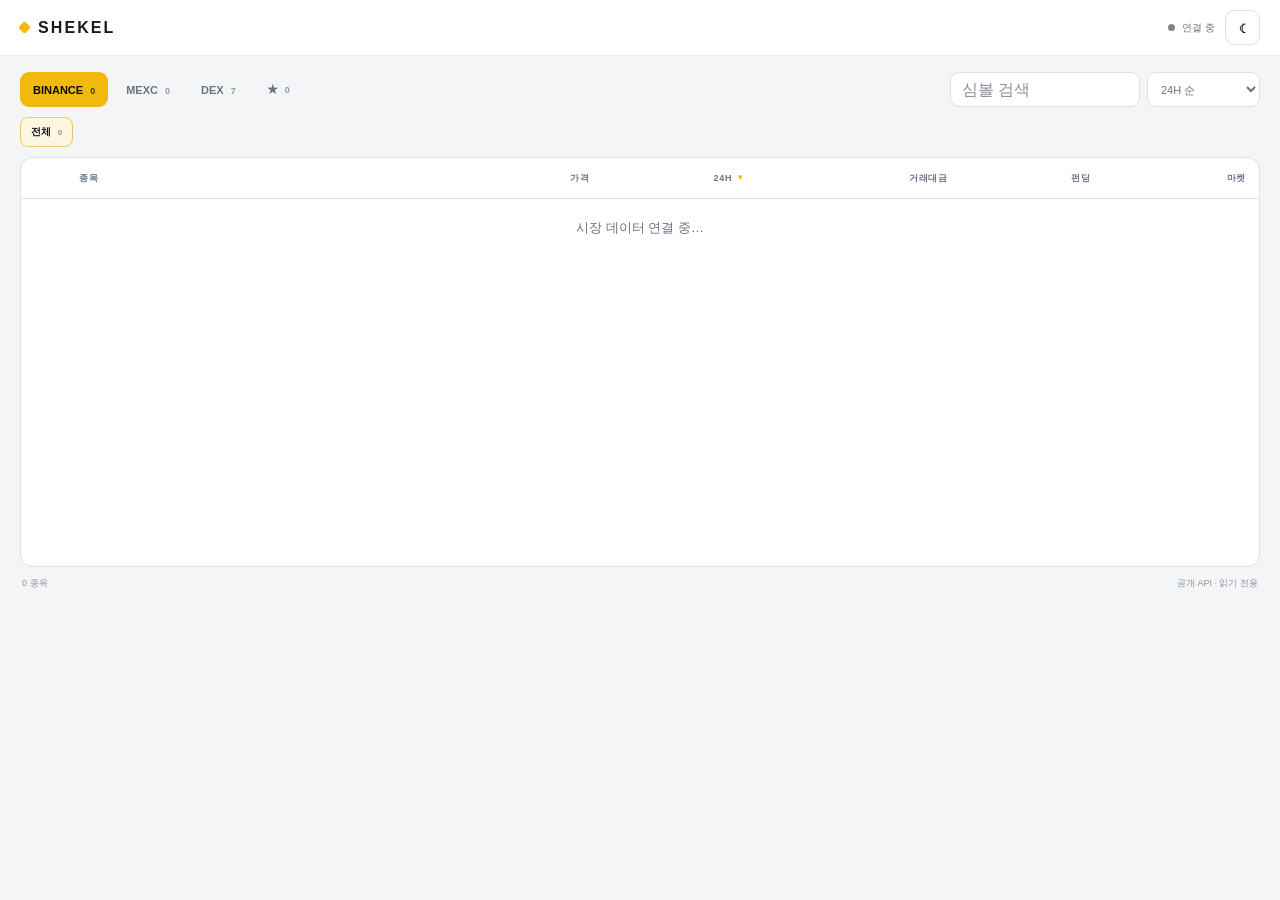
==== commit 1c0cf885: "Add Binance category tabs and sortable table headers" ====
--- a/index.html
+++ b/index.html
@@ -8,7 +8,7 @@
 <script>
 (()=>{try{const saved=localStorage.getItem('shekel-theme');const theme=saved||(matchMedia('(prefers-color-scheme:light)').matches?'light':'dark');document.documentElement.dataset.theme=theme}catch(_){}})();
 </script>
-<link rel="stylesheet" href="style.css?v=3">
+<link rel="stylesheet" href="style.css?v=4">
 </head>
 <body>
 <header class="top">
@@ -33,10 +33,17 @@
       </select>
     </div>
   </div>
+  <nav class="categories" id="categories" aria-label="바이낸스 분류"></nav>
   <section class="board">
     <table>
       <colgroup><col class="starcol" style="width:45px"><col class="coincol" style="width:27%"><col class="pricecol" style="width:18%"><col class="changecol" style="width:13%"><col style="width:17%"><col style="width:12%"><col style="width:13%"></colgroup>
-      <thead><tr><th></th><th>종목</th><th>가격</th><th>24H</th><th class="vol">거래대금</th><th class="fund">펀딩</th><th class="market">마켓</th></tr></thead>
+      <thead id="tableHead"><tr>
+        <th></th>
+        <th><button class="sorthead sorthead-left" type="button" data-head-sort="symbol" aria-label="종목 정렬">종목 <span class="sortmark" id="symbolSortMark"></span></button></th>
+        <th>가격</th>
+        <th><button class="sorthead" type="button" data-head-sort="change" aria-label="24시간 상승률 정렬">24H <span class="sortmark" id="changeSortMark">▼</span></button></th>
+        <th class="vol">거래대금</th><th class="fund">펀딩</th><th class="market">마켓</th>
+      </tr></thead>
       <tbody id="rows"><tr class="loadingrow"><td colspan="7">시장 데이터 연결 중…</td></tr></tbody>
     </table>
     <div class="empty" id="empty">표시할 종목이 없습니다.</div>
@@ -50,6 +57,6 @@
     <div class="chartbox"><div class="chartmeta"><span id="chartSource">임베드 차트</span><a id="chartOpen" href="#" target="_blank" rel="noopener noreferrer">새 창 ↗</a></div><div class="charthost" id="chartHost"><div class="chartload">차트 불러오는 중…</div></div></div>
   </aside>
 </div>
-<script src="app.js?v=3"></script>
+<script src="app.js?v=4"></script>
 </body>
 </html>
--- a/style.css
+++ b/style.css
@@ -13,6 +13,7 @@
   --green:#079669;--red:#d83a43;
 }
 *{box-sizing:border-box}
+[hidden]{display:none!important}
 html,body{min-height:100%}
 body{margin:0;background:var(--bg);color:var(--text);font-family:Inter,Pretendard,-apple-system,BlinkMacSystemFont,"Segoe UI",sans-serif;font-variant-numeric:tabular-nums;transition:background .18s,color .18s}
 button,input,select{font:inherit}
@@ -28,18 +29,26 @@
 .theme{width:35px;height:35px;border:1px solid var(--line);border-radius:9px;background:var(--panel);color:var(--text);display:grid;place-items:center;cursor:pointer;font-size:15px}
 .theme:hover{background:var(--hover)}
 main{width:min(1480px,100%);margin:auto;padding:16px 20px 28px}
-.controls{display:flex;align-items:center;justify-content:space-between;gap:12px;margin-bottom:11px}
+.controls{display:flex;align-items:center;justify-content:space-between;gap:12px;margin-bottom:10px}
 .tabs{display:flex;gap:5px;overflow:auto;scrollbar-width:none}.tabs::-webkit-scrollbar{display:none}
 .tab{height:35px;padding:0 13px;border:0;border-radius:9px;background:transparent;color:var(--muted);font-size:11px;font-weight:900;cursor:pointer;white-space:nowrap}
 .tab:hover{background:var(--panel);color:var(--text)}.tab.on{background:var(--yellow);color:#090a0c}
 .tab em{margin-left:4px;font-style:normal;opacity:.72;font-size:9px}
 .tools{display:flex;gap:7px}.search,.sort{height:35px;border:1px solid var(--line);border-radius:9px;background:var(--panel);color:var(--text);outline:0}
-.search{width:190px;min-width:0;padding:0 11px}.search::placeholder{color:var(--faint)}.search:focus,.sort:focus,.theme:focus-visible,.tab:focus-visible,.close:focus-visible,.fav:focus-visible{outline:2px solid color-mix(in srgb,var(--yellow) 70%,transparent);outline-offset:1px}
+.search{width:190px;min-width:0;padding:0 11px}.search::placeholder{color:var(--faint)}
+.search:focus,.sort:focus,.theme:focus-visible,.tab:focus-visible,.category:focus-visible,.sorthead:focus-visible,.close:focus-visible,.fav:focus-visible{outline:2px solid color-mix(in srgb,var(--yellow) 70%,transparent);outline-offset:1px}
 .sort{padding:0 9px;color:var(--muted);font-size:11px}
+.categories{display:flex;gap:6px;min-height:30px;margin:0 0 10px;overflow:auto;scrollbar-width:none}.categories::-webkit-scrollbar{display:none}
+.category{flex:0 0 auto;height:30px;padding:0 10px;border:1px solid var(--line);border-radius:8px;background:var(--panel);color:var(--muted);font-size:10px;font-weight:850;cursor:pointer;white-space:nowrap}
+.category:hover{color:var(--text);background:var(--hover)}
+.category.on{border-color:color-mix(in srgb,var(--yellow) 58%,var(--line));background:color-mix(in srgb,var(--yellow) 12%,var(--panel));color:var(--text)}
+.category em{margin-left:4px;color:var(--faint);font-style:normal;font-size:8px}
 .board{overflow:hidden;min-height:410px;border:1px solid var(--line);border-radius:13px;background:var(--panel)}
 table{width:100%;border-collapse:collapse;table-layout:fixed}
 th{height:40px;padding:0 13px;border-bottom:1px solid var(--line);color:var(--muted);font-size:9px;letter-spacing:.08em;text-align:right}
 th:nth-child(-n+2){text-align:left}
+.sorthead{width:100%;height:40px;padding:0;border:0;background:transparent;color:inherit;display:flex;align-items:center;justify-content:flex-end;gap:4px;font-size:inherit;font-weight:inherit;letter-spacing:inherit;cursor:pointer}
+.sorthead-left{justify-content:flex-start}.sorthead:hover{color:var(--text)}.sortmark{display:inline-block;min-width:8px;color:var(--yellow);font-size:8px;line-height:1}
 td{height:59px;padding:0 13px;border-bottom:1px solid var(--line-soft);text-align:right;font-size:13px;white-space:nowrap}
 tbody tr:last-child td{border-bottom:0}.row{cursor:pointer}.row:hover,.row:focus{background:var(--hover);outline:0}
 .fav{width:30px;height:30px;border:0;border-radius:8px;background:transparent;color:var(--faint);font-size:17px;cursor:pointer}.fav:hover{background:var(--panel-2)}.fav.on{color:var(--yellow)}
@@ -60,4 +69,4 @@
 .chart{position:absolute;inset:0;width:100%;height:100%;border:0;background:var(--chart-bg)}.chartload{position:absolute;inset:0;display:grid;place-items:center;color:var(--muted);font-size:11px}.charthost.ready .chartload{display:none}
 body.lock{overflow:hidden}
 @media(max-width:820px){main{padding-inline:11px}.controls{align-items:stretch;flex-direction:column}.tools{width:100%}.search{flex:1;width:auto}.vol{display:none}.status span:last-child{display:none}}
-@media(max-width:620px){.top{height:53px;padding-inline:14px}main{padding-top:11px}th,td{padding-inline:8px}td{height:60px}.fund,.market{display:none}.coincol{width:38%!important}.pricecol{width:28%!important}.changecol{width:24%!important}.starcol{width:10%!important}.favcell{padding-left:4px!important}.drawer{width:100%}.metric{padding:11px}.metric b{font-size:13px}.chartbox{padding:7px}.charthost{height:calc(100dvh - 168px);min-height:390px}.tab{padding-inline:11px}}
+@media(max-width:620px){.top{height:53px;padding-inline:14px}main{padding-top:11px}th,td{padding-inline:8px}td{height:60px}.fund,.market{display:none}.coincol{width:38%!important}.pricecol{width:28%!important}.changecol{width:24%!important}.starcol{width:10%!important}.favcell{padding-left:4px!important}.drawer{width:100%}.metric{padding:11px}.metric b{font-size:13px}.chartbox{padding:7px}.charthost{height:calc(100dvh - 168px);min-height:390px}.tab{padding-inline:11px}.categories{margin-bottom:8px}.category{height:29px;padding-inline:9px}}
